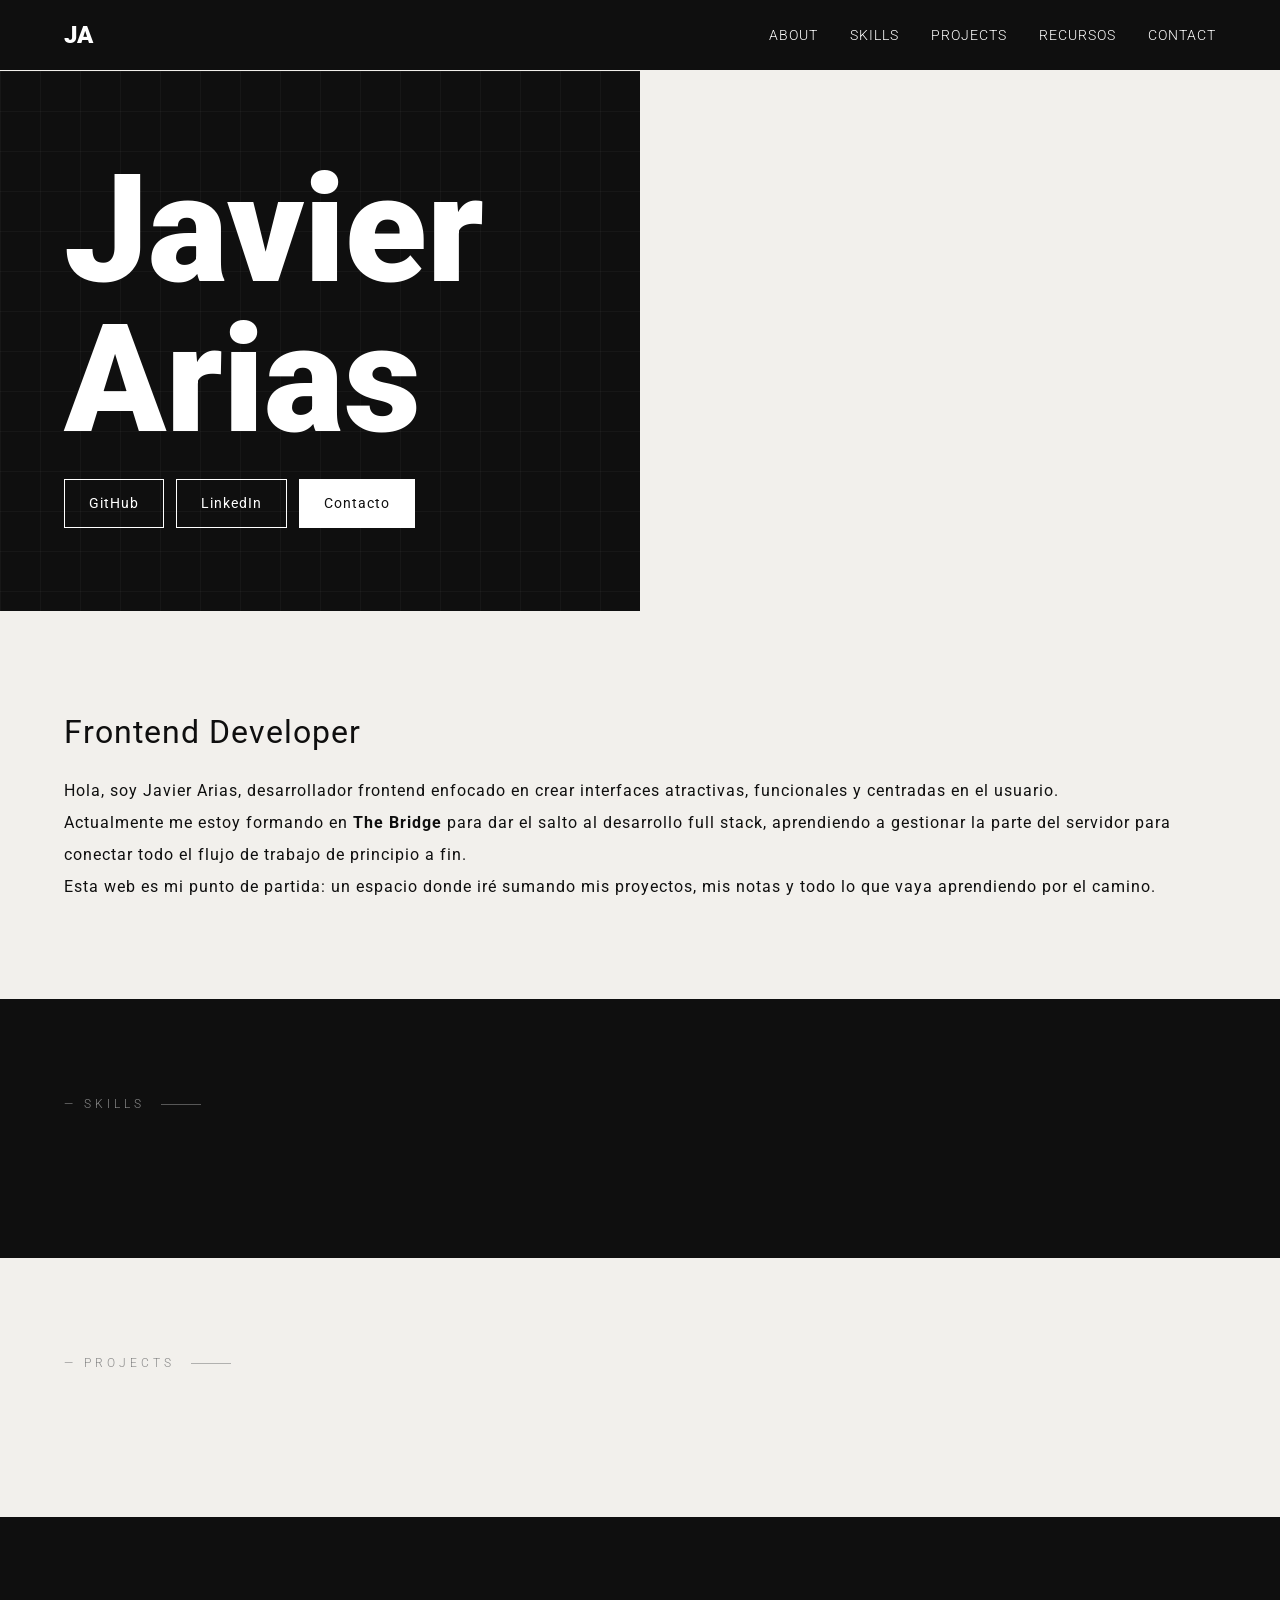
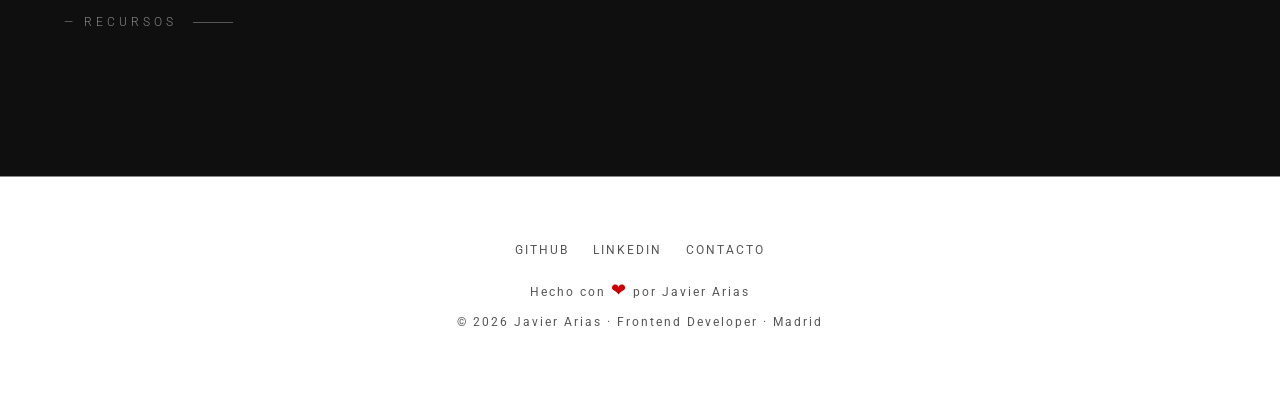
==== index.html @ 92c80f49 "Menú hamburguesa y otros arreglos Feature Sprint-3" ====
<!doctype html>
<html lang="es">
  <head>
    <meta charset="UTF-8" />
    <meta name="viewport" content="width=device-width, initial-scale=1.0" />
    <meta
      name="description"
      content="Portfolio de Javier Arias, desarrollador full stack"
    />
    <link
      rel="icon"
      type="image/png"
      href="https://res.cloudinary.com/z6bhb6c7/image/upload/v1793443373/favicon-32x32.png"
    />
    <link rel="stylesheet" href="./css/reset.css" />
    <link rel="stylesheet" href="./css/styles.css" />
    <title>Portfolio | Javier Arias</title>
      <script src="./js/script.js" defer></script>
  </head>
  <body>
    <header class="header__main">
      <a href="index.html" class="logo">JA</a>
      <nav class="nav__main" id="nav-principal" aria-label="Navegación principal">
        <ul class="nav__links">
          <li class="nav__links--li"><a href="about.html">About</a></li>
          <li class="nav__links--li"><a href="#skills">Skills</a></li>
          <li class="nav__links--li"><a href="#projects">Projects</a></li>
          <li class="nav__links--li"><a href="#recursos">Recursos</a></li>
          <li class="nav__links--li"><a href="contacto.html">Contact</a></li>
        </ul>
      </nav>
      <button
        class="nav__hamburguer"
        type="button"
        aria-label="Abrir menú"
        aria-expanded="false"
        aria-controls="nav-principal"
      >
        <span></span>
        <span></span>
        <span></span>
      </button>
    </header>

    <main>
      <section class="hero">
        <div class="hero__text">
          <h1 class="hero__name"><span>Javier</span> <span>Arias</span></h1>
          <div class="hero__actions">
            <a
              href="https://github.com/ariasimage"
              class="hero__btn"
              target="_blank"
              rel="noopener noreferrer"
              >GitHub</a
            >
            <a
              href="https://www.linkedin.com/in/javier-arias-frontend/"
              class="hero__btn"
              target="_blank"
              rel="noopener noreferrer"
              >LinkedIn</a
            >
            <a href="contacto.html" class="hero__btn hero__btn--solid"
              >Contacto</a
            >
          </div>
        </div>
        <div
          class="hero__image"
          role="img"
          aria-label="Ilustración de Javier Arias"
        ></div>
      </section>
      <section class="hero__content section section--light">
        <div class="section__container">
          <p class="section__role--tag">Frontend Developer</p>
          <p class="section__description">
            Hola, soy Javier Arias, desarrollador frontend enfocado en crear
            interfaces atractivas, funcionales y centradas en el usuario.
          </p>
          <p class="section__description">
            Actualmente me estoy formando en <strong>The Bridge</strong> para
            dar el salto al desarrollo full stack, aprendiendo a gestionar la
            parte del servidor para conectar todo el flujo de trabajo de
            principio a fin.
          </p>
          <p class="section__description">
            Esta web es mi punto de partida: un espacio donde iré sumando mis
            proyectos, mis notas y todo lo que vaya aprendiendo por el camino.
          </p>
        </div>
      </section>
      <section class="section section--dark" id="skills">
        <p class="section__label">— Skills</p>
      </section>

      <section class="section section--light" id="projects">
        <p class="section__label">— Projects</p>
      </section>

      <section class="section section--dark" id="recursos">
        <p class="section__label">— Recursos</p>
      </section>
    </main>

    <footer class="footer">
      <nav class="footer__nav" aria-label="Enlaces del pie de página">
        <a
          href="https://github.com/ariasimage"
          target="_blank"
          rel="noopener noreferrer"
          >GitHub</a
        >
        <a
          href="https://www.linkedin.com/in/javier-arias-frontend/"
          target="_blank"
          rel="noopener noreferrer"
          >LinkedIn</a
        >
        <a href="contacto.html">Contacto</a>
      </nav>
      <p>
        Hecho con <span class="heart" aria-hidden="true">❤</span> por Javier
        Arias
      </p>
      <p>© 2026 Javier Arias · Frontend Developer · Madrid</p>
    </footer>
  </body>
</html>
---- css/styles.css ----
@import url('https://fonts.googleapis.com/css2?family=Roboto:wght@300;400;500;700;900&display=swap');

:root {
  --color-primary: #2c3e50;
  --color-secondary: #555;
  --color-text: #333333;
  --color-white: #fff;
  --color-black: #000;
  --color-light: #f2f0ec;
  --color-dark: #0f0f0f;
  --color-grey: #888;

  --font-weight-light: 300;
  --font-weight-regular: 400;
  --font-weight-medium: 500;
  --font-weight-bold: 700;
  --font-weight-extraBold: 900;

  --font-size-2xs: 0.75rem; /* 12px */
  --font-size-xs: 0.875rem; /* 14px */
  --font-size-sm: 1rem; /* 16px */
  --font-size-md: 1.125rem; /* 18px */
  --font-size-lg: 1.25rem; /* 20px */
  --font-size-xl: 1.5rem; /* 24px */
  --font-size-2xl: 2rem; /* 32px */
  --font-size-3xl: 2.5rem; /* 40px */
  --font-size-4xl: 3rem; /* 48px */
  --font-size-5xl: 3.5rem; /* 56px */

  --space-3xs: 0.125rem; /* 2px */
  --space-2xs: 0.25rem; /* 4px */
  --space-xs: 0.5rem; /* 8px */
  --space-sm: 0.75rem; /* 12px */
  --space-md: 1rem; /* 16px */
  --space-lg: 1.5rem; /* 24px */
  --space-xl: 2rem; /* 32px */
  --space-2xl: 3rem; /* 48px */
  --space-3xl: 4rem; /* 64px */
  --space-4xl: 6rem; /* 96px */
}

body {
  font-family: 'Roboto', sans-serif;
  color: var(--color-text);
  line-height: 1.6;
  display: flex;
  flex-direction: column;
  min-height: 100vh;
}

.logo {
  font-weight: var(--font-weight-extraBold);
  font-size: var(--font-size-xl);
  color: var(--color-white);
  transition: color 0.2s;
}

.logo:hover {
  color: var(--color-grey);
}

.header__main {
  display: flex;
  justify-content: space-between;
  align-items: center;
  position: sticky;
  top: 0;
  background-color: var(--color-dark);
  box-shadow: var(--shadow-md);
  z-index: 1000;
  padding: var(--space-md) var(--space-xl);
  border-bottom: 1px solid var(--color-light);
}

.nav__main {
  display: flex;
  flex-direction: column;
  position: fixed;
  top: 0;
  right: 0;
  width: 280px;
  height: 100vh;
  padding: var(--space-4xl) var(--space-xl) var(--space-xl);
  background-color: var(--color-dark);
  border-left: 1px solid var(--color-grey);
  color: var(--color-white);
  overflow-y: auto;
  transform: translateX(100%);
  visibility: hidden; 
}

.nav__main--open {
  transform: translateX(0);
  visibility: visible;
  opacity: 0.95;
  transition:
    transform 0.3s ease,
    visibility 0.3s;
}

.nav__links {
  display: flex;
  flex-direction: column;
  gap: var(--space-xs);
  letter-spacing: 1px;
  font-size: var(--font-size-xs);
  font-weight: var(--font-weight-light);
  transition: color 0.2s;
  text-transform: uppercase;
}

.nav__links--li {
  transition: color 0.2s linear;
}

.nav__links--li:hover {
  color: var(--color-grey);
}

.nav__links--li a {
  display: block;
  padding: var(--space-sm) 0; 
}

.nav__hamburguer {
  display: flex;
  flex-direction: column;
  justify-content: space-between;
  position: relative; 
  width: 30px;
  height: 20px;
  padding: 0;
  background: none;
  border: 0;
  cursor: pointer;
}

.nav__hamburguer span {
  width: 100%;
  height: var(--space-2xs);
  background-color: var(--color-white);
  transition:
    transform 0.3s ease,
    opacity 0.2s;
}

.nav__hamburguer[aria-expanded="true"] span:nth-child(1) {
  transform: translateY(8px) rotate(45deg);
}

.nav__hamburguer[aria-expanded="true"] span:nth-child(2) {
  opacity: 0;
}

.nav__hamburguer[aria-expanded="true"] span:nth-child(3) {
  transform: translateY(-8px) rotate(-45deg);
}

.hero {
  display: flex;
  flex-direction: column;
  background-color: var(--color-dark);
  background-image:
    linear-gradient(rgba(255, 255, 255, 0.035) 1px, transparent 1px),
    linear-gradient(90deg, rgba(255, 255, 255, 0.035) 1px, transparent 1px);
  background-size: 40px 40px;
  color: var(--color-white);
}

.hero__image {
  order: -1;
  height: 52vh;
  background: var(--color-light)
    url('https://res.cloudinary.com/z6bhb6c7/image/upload/v1793442219/ilustracion-web.jpg')
    no-repeat right bottom / contain;
  background-blend-mode: multiply;
}

.hero__text {
  display: flex;
  flex-direction: column;
  gap: var(--space-lg);
  padding: var(--space-xl);
}

.hero__name {
  font-size: var(--font-size-4xl);
  font-weight: var(--font-weight-extraBold);
  line-height: 1;
  animation: hero-fade-up 1s ease;
}

.hero__actions {
  display: flex;
  flex-wrap: wrap;
  gap: var(--space-sm);
}

.hero__btn {
  padding: var(--space-sm) var(--space-md);
  border: 1px solid var(--color-white);
  font-size: var(--font-size-xs);
  letter-spacing: 1px;
  color: var(--color-white);
  transition:
    background-color 0.25s,
    color 0.25s;
  animation: hero-fade-up 1s ease;
}

.hero__btn--solid {
  background-color: var(--color-white);
  color: var(--color-dark);
}

.hero__btn:hover,
.hero__btn:focus-visible {
  background-color: var(--color-white);
  color: var(--color-dark);
}

.hero__btn--solid:hover,
.hero__btn--solid:focus-visible {
  background-color: transparent;
  color: var(--color-white);
}

.hero__btn:focus-visible {
  outline: 2px solid var(--color-white);
  outline-offset: 3px;
}

@keyframes hero-fade-up {
  from {
    opacity: 0;
    transform: translateY(30px);
  }
  to {
    opacity: 1;
    transform: none;
  }
}

.section {
  padding: var(--space-3xl) var(--space-xl);
}

.section--light {
  background-color: var(--color-light);
  color: var(--color-text);
}

.section--dark {
  background-color: var(--color-dark);
  color: var(--color-white);
}

.section__label {
  display: flex;
  align-items: center;
  gap: var(--space-md);
  margin-bottom: var(--space-2xl);
  font-size: var(--font-size-2xs);
  font-weight: var(--font-weight-light);
  letter-spacing: 4px;
  text-transform: uppercase;
  color: var(--color-grey);
}

.section__label::after {
  content: '';
  width: 40px;
  height: 1px;
  background-color: currentColor;
  opacity: 0.6;
}

.section__container {
  max-width: 1200px;
  margin: 0 auto;
}

.section__role--tag {
  font-size: var(--font-size-xl);
  color: var(--color-dark);
  letter-spacing: 1px;
  padding-bottom: var(--space-md);
}

.section__description {
  line-height: 2;
  letter-spacing: 1px;
  color: var(--color-dark);
}

.footer {
  display: flex;
  flex-direction: column;
  align-items: center;
  gap: var(--space-xs);
  margin-top: auto;
  padding: var(--space-3xl) var(--space-xl);
  background-color: var(--color-white);
  border-top: 1px solid var(--color-grey);
  color: var(--color-secondary);
  font-size: var(--font-size-2xs);
  letter-spacing: 2px;
  text-align: center;
}

.footer__nav {
  display: flex;
  justify-content: center;
  flex-wrap: wrap;
  gap: var(--space-lg);
  margin-bottom: var(--space-xs);
}

.footer__nav a {
  color: var(--color-secondary);
  font-weight: var(--font-weight-regular);
  text-transform: uppercase;
  transition: color 0.2s;
}

.footer__nav a:hover,
.footer__nav a:focus-visible {
  color: var(--color-dark);
}

.heart {
  display: inline-block;
  color: #cc0000;
  font-size: var(--font-size-md);
  animation: heartbeat 1.5s infinite;
}

@keyframes heartbeat {
  0% {
    transform: scale(1);
  }
  14% {
    transform: scale(1.3);
  }
  28% {
    transform: scale(1);
  }
  42% {
    transform: scale(1.2);
  }
  70% {
    transform: scale(1);
  }
  100% {
    transform: scale(1);
  }
}

.main--grow {
  display: flex;
  flex: 1;
}

.contact {
  display: flex;
  flex: 1;
  justify-content: center;
  padding: var(--space-3xl) var(--space-xl);
  background-color: var(--color-light);
}

.contact__container {
  display: flex;
  flex-direction: column;
  gap: var(--space-lg);
  width: 100%;
  max-width: 760px;
}

.contact__tag {
  margin-bottom: 0;
  color: var(--color-secondary);
}

.contact__title {
  font-size: var(--font-size-4xl);
  font-weight: var(--font-weight-extraBold);
  line-height: 1;
  color: var(--color-dark);
}

.contact__intro {
  max-width: 560px;
  margin-bottom: var(--space-lg);
  line-height: 2;
  letter-spacing: 1px;
  color: var(--color-dark);
}

.contact__form {
  display: flex;
  flex-direction: column;
  gap: var(--space-lg);
}

.contact__row {
  display: flex;
  flex-direction: column;
  gap: var(--space-lg);
}

.contact__field {
  display: flex;
  flex-direction: column;
  flex: 1;
  gap: var(--space-xs);
}

.contact__label {
  font-size: var(--font-size-2xs);
  letter-spacing: 3px;
  text-transform: uppercase;
  color: var(--color-secondary);
}

.contact__input {
  width: 100%;
  padding: var(--space-sm) var(--space-md);
  border: 1px solid var(--color-dark);
  background-color: var(--color-white);
  font: inherit;
  font-size: var(--font-size-sm);
  color: var(--color-dark);
}

.contact__input::placeholder {
  color: var(--color-secondary);
  opacity: .5;
}

.contact__input:focus-visible {
  outline: 2px solid var(--color-dark);
  outline-offset: 3px;
}

.contact__textarea {
  resize: vertical;
  min-height: 160px;
}

.contact__submit {
  align-self: flex-start;
  padding: var(--space-md) var(--space-2xl);
  border: 1px solid var(--color-dark);
  background-color: var(--color-dark);
  font: inherit;
  font-size: var(--font-size-xs);
  letter-spacing: 2px;
  text-transform: uppercase;
  color: var(--color-white);
  cursor: pointer;
  transition:
    background-color 0.25s,
    color 0.25s;
}

.contact__submit:hover,
.contact__submit:focus-visible {
  background-color: transparent;
  color: var(--color-dark);
}

.contact__submit:focus-visible {
  outline: 2px solid var(--color-dark);
  outline-offset: 3px;
}

.about__intro {
  background-image:
    linear-gradient(rgba(255, 255, 255, 0.035) 1px, transparent 1px),
    linear-gradient(90deg, rgba(255, 255, 255, 0.035) 1px, transparent 1px);
  background-size: 40px 40px;
}

.about__container {
  display: flex;
  flex-direction: column;
  gap: var(--space-xl);
}

.about__container .section__label {
  margin-bottom: 0;
}

.about__header {
  display: flex;
  flex-direction: column;
  gap: var(--space-md);
}

.about__title {
  font-size: var(--font-size-4xl);
  font-weight: var(--font-weight-extraBold);
  line-height: 1;
}

.about__subtitle {
  letter-spacing: 1px;
  color: var(--color-grey);
}

.about__profile {
  display: flex;
  flex-direction: column;
  align-items: center;
  gap: var(--space-2xl);
  padding-top: var(--space-xl);
}

.about__text {
  display: flex;
  flex-direction: column;
  gap: var(--space-md);
}

.about__name {
  font-size: var(--font-size-2xl);
  font-weight: var(--font-weight-extraBold);
  line-height: 1.1;
}

.about__role {
  font-size: var(--font-size-xl);
  letter-spacing: 1px;
}

.about__bio {
  line-height: 2;
  letter-spacing: 1px;
}

.polaroid {
  display: flex;
  flex-direction: column;
  flex: 0 0 auto;
  width: 100%;
  max-width: 320px;
  padding: var(--space-md) var(--space-md) var(--space-sm);
  background-color: var(--color-white);
  box-shadow: 0 12px 30px color-mix(in srgb, var(--color-black) 45%, transparent);
  transform: rotate(-3deg);
  transition: transform 0.3s ease;
}

.polaroid:hover {
  transform: rotate(0deg);
}

.polaroid__img {
  width: 100%;
  aspect-ratio: 1 / 1;
  object-fit: cover;
  background-color: var(--color-light);
}

.polaroid__caption {
  padding: var(--space-lg) 0 var(--space-md);
  text-align: center;
  font-size: var(--font-size-lg);
  font-weight: var(--font-weight-light);
  letter-spacing: 2px;
  color: var(--color-dark);
}

.about__heading {
  font-size: var(--font-size-2xl);
  font-weight: var(--font-weight-extraBold);
  line-height: 1;
}

.section--light .about__heading {
  color: var(--color-dark);
}

.about__list {
  display: flex;
  flex-direction: column;
}

.about__item {
  display: flex;
  flex-direction: column;
  gap: var(--space-xs);
  padding: var(--space-lg) 0;
  border-top: 1px solid var(--color-grey);
}

.about__date {
  font-size: var(--font-size-2xs);
  letter-spacing: 3px;
  text-transform: uppercase;
  color: var(--color-grey);
}

.section--light .about__date {
  color: var(--color-secondary);
}

.about__body {
  display: flex;
  flex-direction: column;
  flex: 1;
  gap: var(--space-xs);
}

.about__item-title {
  font-size: var(--font-size-md);
  font-weight: var(--font-weight-bold);
}

.about__tasks {
  display: flex;
  flex-direction: column;
  gap: var(--space-2xs);
  padding-left: var(--space-md);
  list-style: disc;
  letter-spacing: 0.5px;
}

.about__cards {
  display: flex;
  flex-direction: column;
  gap: var(--space-md);
}

.about__card {
  display: flex;
  flex-direction: column;
  gap: var(--space-xs);
  padding: var(--space-lg) 0;
  border-top: 1px solid var(--color-dark);
  color: var(--color-dark);
}

.about__card-num {
  font-size: var(--font-size-2xs);
  letter-spacing: 3px;
  color: var(--color-secondary);
}

@media (min-width: 768px) {
  .nav__hamburguer {
    display: none;
  }

  .nav__main {
    flex-direction: row;
    position: static;
    width: auto;
    height: auto;
    padding: 0;
    background-color: transparent;
    border-left: 0;
    overflow: visible;
    transform: none;
    visibility: visible;
  }

  .nav__links {
    flex-direction: row;
    gap: var(--space-xl);
  }

  .nav__links--li a {
    padding: 0;
  }

  .section {
    padding: var(--space-4xl) var(--space-3xl);
  }

  .header__main {
    padding: var(--space-md) var(--space-3xl);
  }

  .section__role--tag {
    font-size: var(--font-size-2xl);
  }

  .contact {
    padding: var(--space-4xl) var(--space-3xl);
  }

  .contact__title {
    font-size: 4.5rem;
  }

  .contact__row {
    flex-direction: row;
  }

    .about__title {
    font-size: 4.5rem;
  }

  .about__profile {
    flex-direction: row;
    gap: var(--space-3xl);
  }

  .about__text {
    flex: 1;
  }

  .about__item {
    flex-direction: row;
    gap: var(--space-3xl);
  }

  .about__date {
    flex: 0 0 220px;
    padding-top: var(--space-2xs);
  }

  .about__cards {
    flex-direction: row;
    flex-wrap: wrap;
    gap: var(--space-lg);
  }

  .about__card {
    flex: 1 1 50%;
  }
}

@media (min-width: 1240px) {
  .hero {
    flex-direction: row;
    height: 60vh;
    min-height: 480px;
  }

  .hero__text {
    flex: 0 0 50%;
    justify-content: center;
    padding:var(--space-3xl);
  }

  .hero__image {
    order: 0;
    flex: 1;
    height: auto;
  }

  .hero__name {
    font-size: 150px;
  }

  .hero__name span {
    display: block;
  }

  .hero__btn {
    padding: var(--space-sm) var(--space-lg);
  }
}
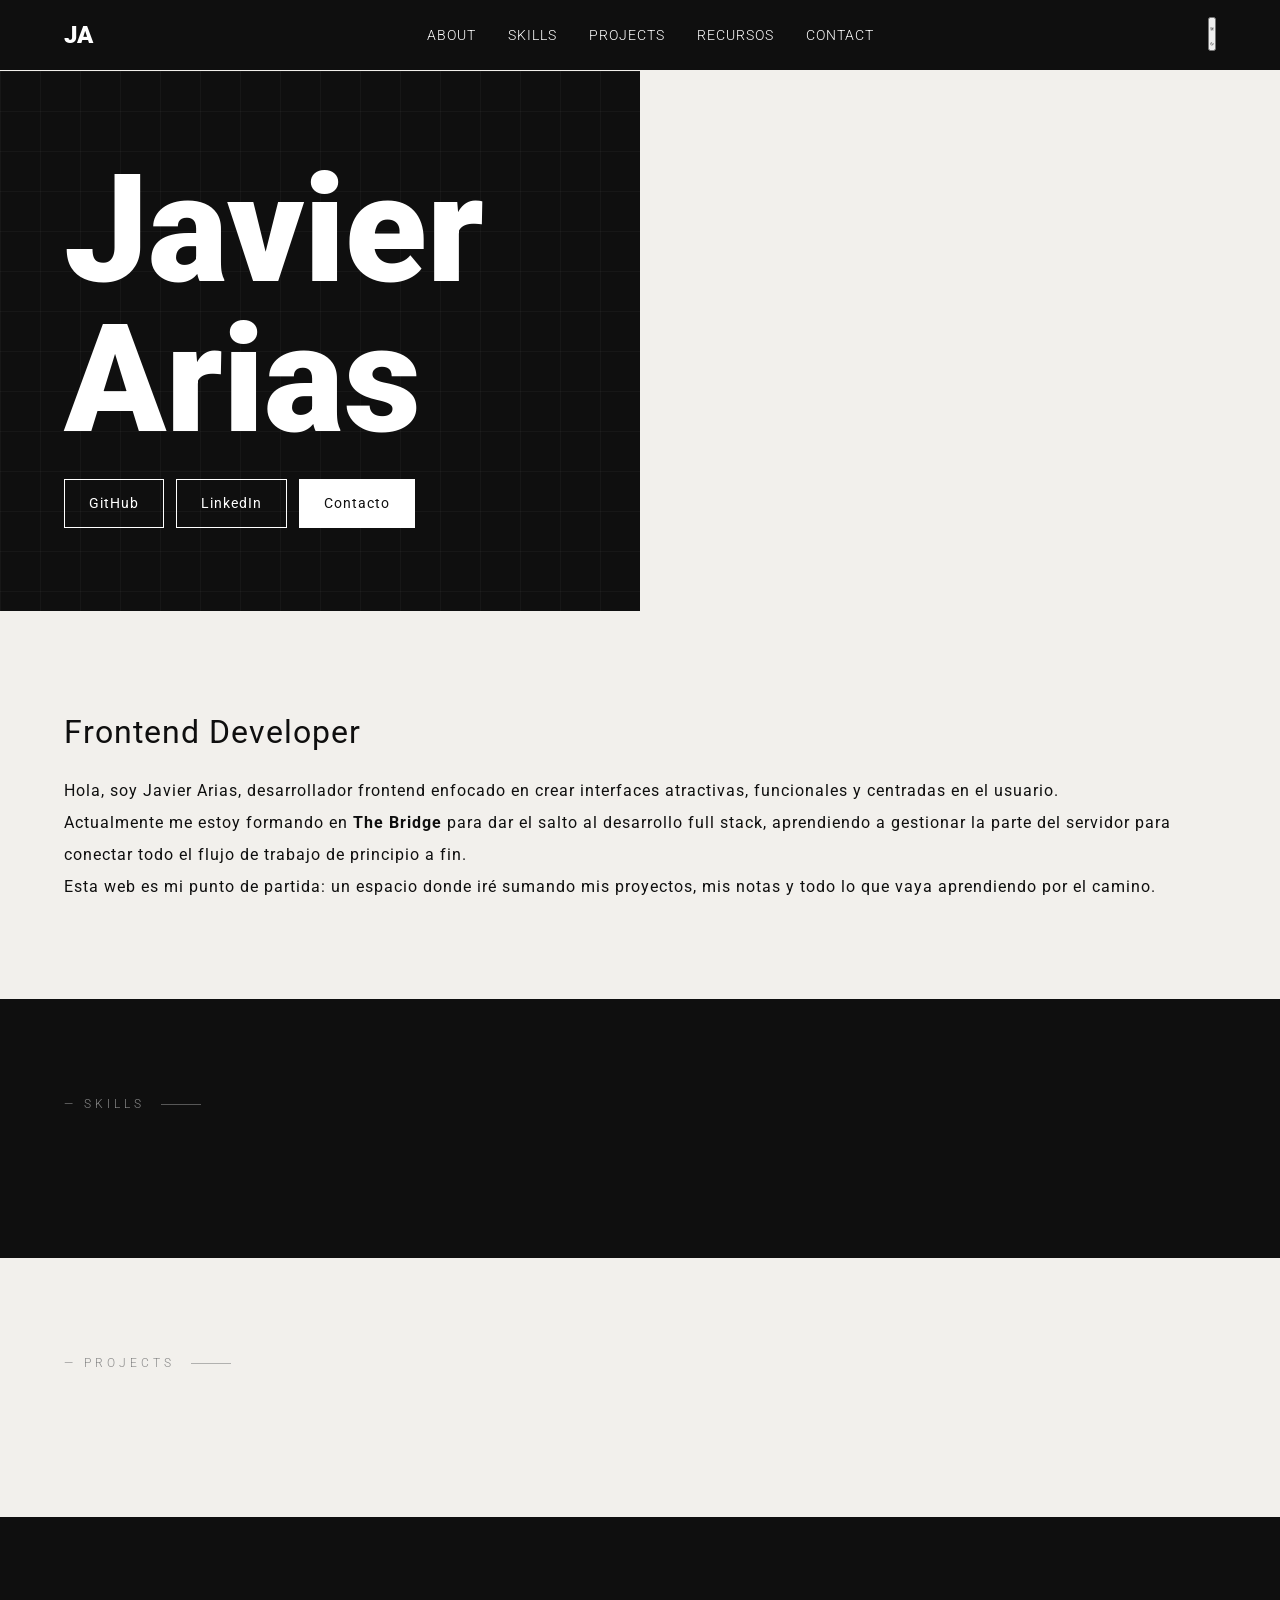
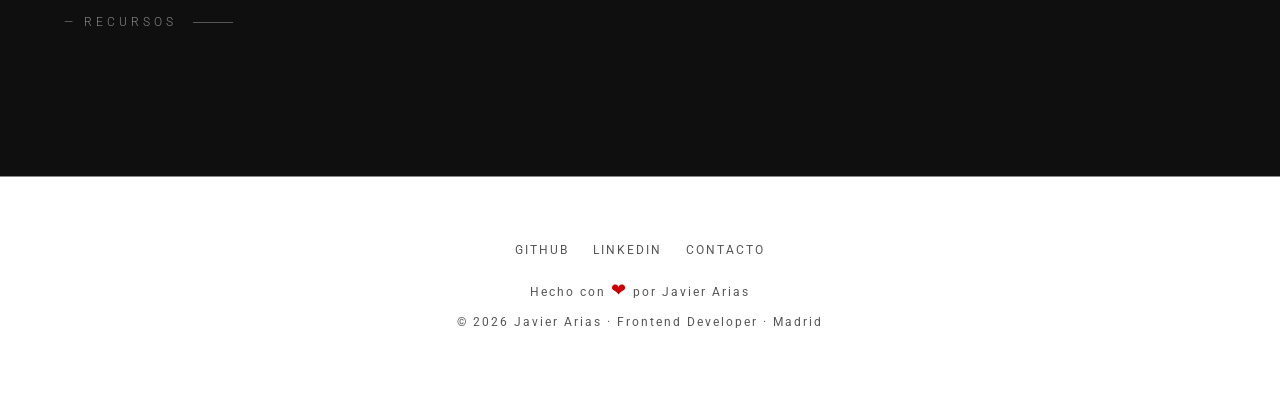
==== commit bb3c31b2: "Fature Sprint-4" ====
--- a/index.html
+++ b/index.html
@@ -15,32 +15,9 @@
     <link rel="stylesheet" href="./css/reset.css" />
     <link rel="stylesheet" href="./css/styles.css" />
     <title>Portfolio | Javier Arias</title>
-      <script src="./js/script.js" defer></script>
   </head>
   <body>
-    <header class="header__main">
-      <a href="index.html" class="logo">JA</a>
-      <nav class="nav__main" id="nav-principal" aria-label="Navegación principal">
-        <ul class="nav__links">
-          <li class="nav__links--li"><a href="about.html">About</a></li>
-          <li class="nav__links--li"><a href="#skills">Skills</a></li>
-          <li class="nav__links--li"><a href="#projects">Projects</a></li>
-          <li class="nav__links--li"><a href="#recursos">Recursos</a></li>
-          <li class="nav__links--li"><a href="contacto.html">Contact</a></li>
-        </ul>
-      </nav>
-      <button
-        class="nav__hamburguer"
-        type="button"
-        aria-label="Abrir menú"
-        aria-expanded="false"
-        aria-controls="nav-principal"
-      >
-        <span></span>
-        <span></span>
-        <span></span>
-      </button>
-    </header>
+    <header class="header__main"></header>
 
     <main>
       <section class="hero">
@@ -104,27 +81,7 @@
       </section>
     </main>
 
-    <footer class="footer">
-      <nav class="footer__nav" aria-label="Enlaces del pie de página">
-        <a
-          href="https://github.com/ariasimage"
-          target="_blank"
-          rel="noopener noreferrer"
-          >GitHub</a
-        >
-        <a
-          href="https://www.linkedin.com/in/javier-arias-frontend/"
-          target="_blank"
-          rel="noopener noreferrer"
-          >LinkedIn</a
-        >
-        <a href="contacto.html">Contacto</a>
-      </nav>
-      <p>
-        Hecho con <span class="heart" aria-hidden="true">❤</span> por Javier
-        Arias
-      </p>
-      <p>© 2026 Javier Arias · Frontend Developer · Madrid</p>
-    </footer>
+    <footer class="footer"></footer>
+    <script type="module" src="./js/main.js"></script>
   </body>
 </html>
--- a/css/styles.css
+++ b/css/styles.css
@@ -86,16 +86,23 @@
   color: var(--color-white);
   overflow-y: auto;
   transform: translateX(100%);
-  visibility: hidden; 
-}
-
-.nav__main--open {
+  visibility: hidden;
+}
+
+.nav__main.active {
   transform: translateX(0);
   visibility: visible;
   opacity: 0.95;
+  justify-content: center;
+  text-align: center;
+  padding: var(--space-xl) var(--space-xl);
   transition:
     transform 0.3s ease,
     visibility 0.3s;
+}
+
+.nav__main.active .nav__links--li {
+  border-bottom: 1px solid #8888888c;
 }
 
 .nav__links {
@@ -119,14 +126,14 @@
 
 .nav__links--li a {
   display: block;
-  padding: var(--space-sm) 0; 
+  padding: var(--space-sm) 0;
 }
 
 .nav__hamburguer {
   display: flex;
   flex-direction: column;
   justify-content: space-between;
-  position: relative; 
+  position: relative;
   width: 30px;
   height: 20px;
   padding: 0;
@@ -144,15 +151,15 @@
     opacity 0.2s;
 }
 
-.nav__hamburguer[aria-expanded="true"] span:nth-child(1) {
+.nav__hamburguer.active span:nth-child(1) {
   transform: translateY(8px) rotate(45deg);
 }
 
-.nav__hamburguer[aria-expanded="true"] span:nth-child(2) {
+.nav__hamburguer.active span:nth-child(2) {
   opacity: 0;
 }
 
-.nav__hamburguer[aria-expanded="true"] span:nth-child(3) {
+.nav__hamburguer.active span:nth-child(3) {
   transform: translateY(-8px) rotate(-45deg);
 }
 
@@ -435,7 +442,7 @@
 
 .contact__input::placeholder {
   color: var(--color-secondary);
-  opacity: .5;
+  opacity: 0.5;
 }
 
 .contact__input:focus-visible {
@@ -547,7 +554,8 @@
   max-width: 320px;
   padding: var(--space-md) var(--space-md) var(--space-sm);
   background-color: var(--color-white);
-  box-shadow: 0 12px 30px color-mix(in srgb, var(--color-black) 45%, transparent);
+  box-shadow: 0 12px 30px
+    color-mix(in srgb, var(--color-black) 45%, transparent);
   transform: rotate(-3deg);
   transition: transform 0.3s ease;
 }
@@ -675,6 +683,10 @@
     padding: 0;
   }
 
+  .nav__main.active .nav__links--li {
+    border-bottom: 0;
+  }
+
   .section {
     padding: var(--space-4xl) var(--space-3xl);
   }
@@ -699,7 +711,7 @@
     flex-direction: row;
   }
 
-    .about__title {
+  .about__title {
     font-size: 4.5rem;
   }
 
@@ -743,7 +755,7 @@
   .hero__text {
     flex: 0 0 50%;
     justify-content: center;
-    padding:var(--space-3xl);
+    padding: var(--space-3xl);
   }
 
   .hero__image {
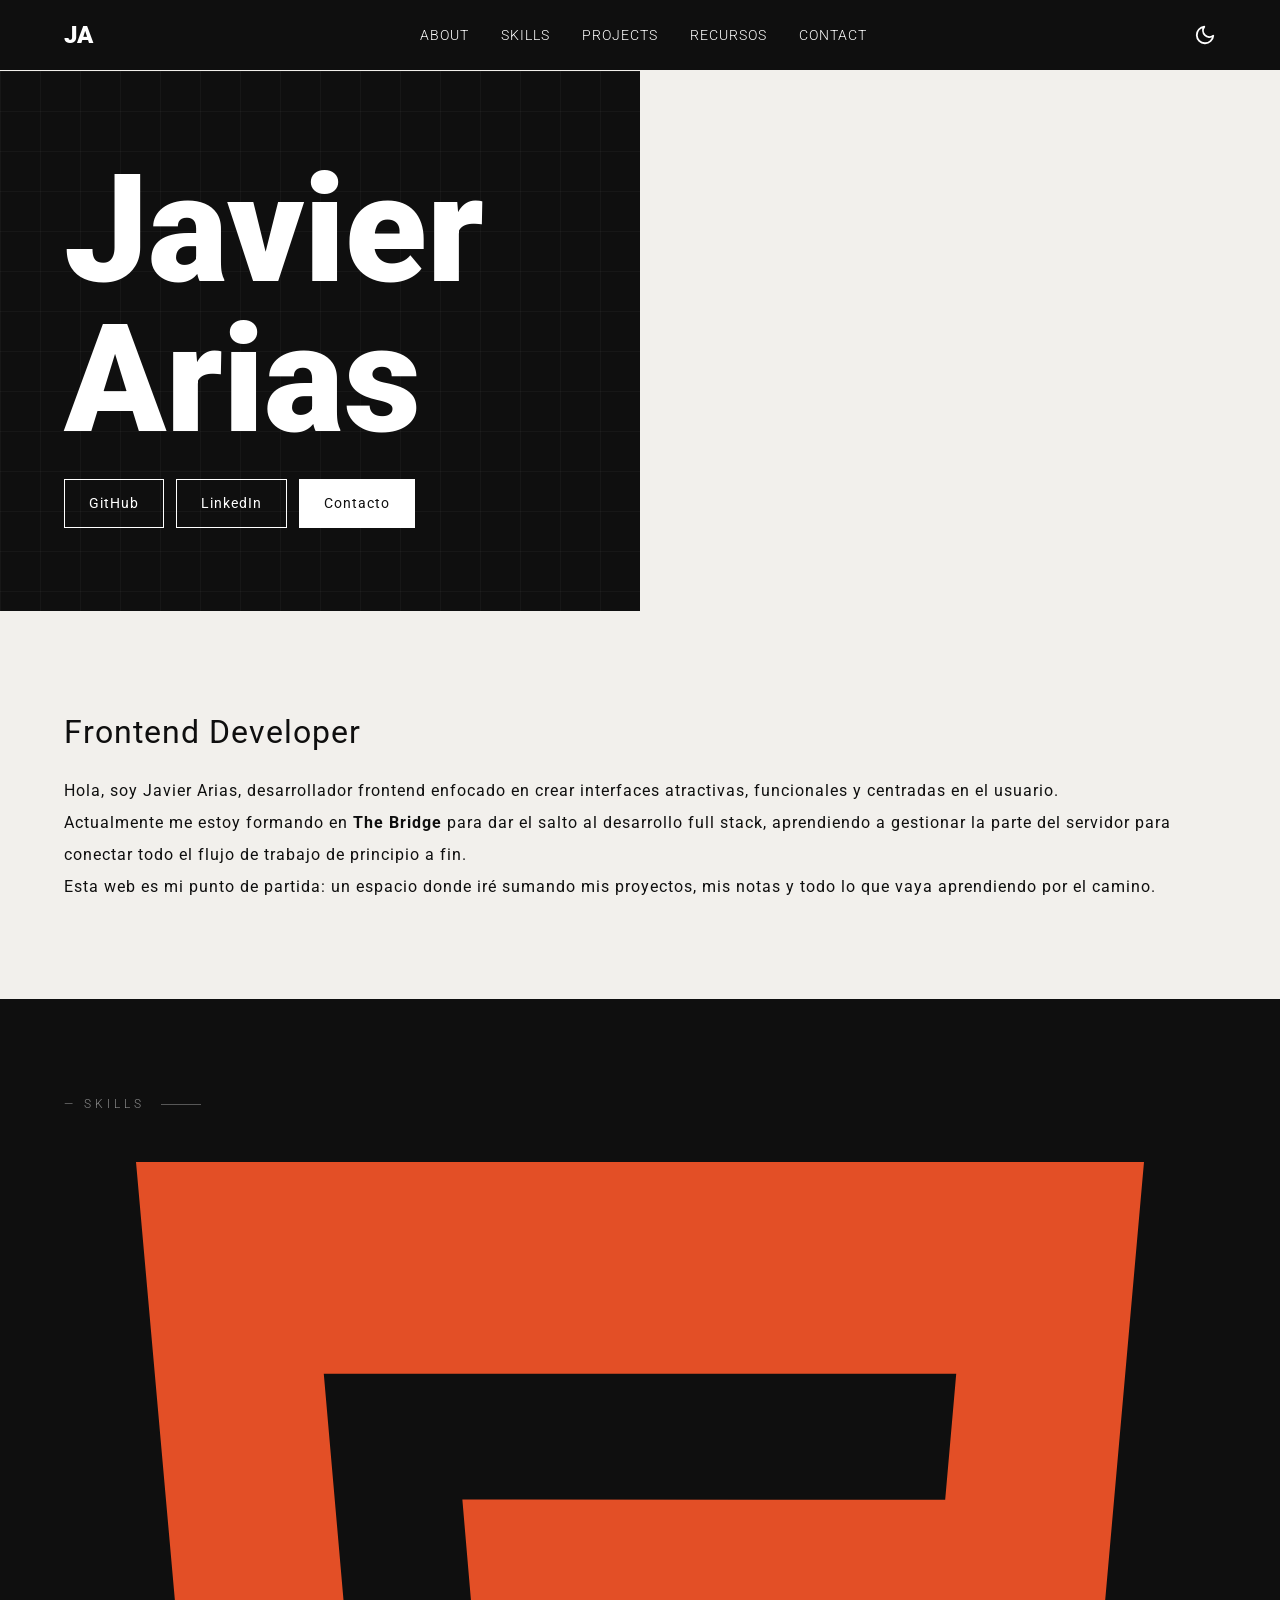
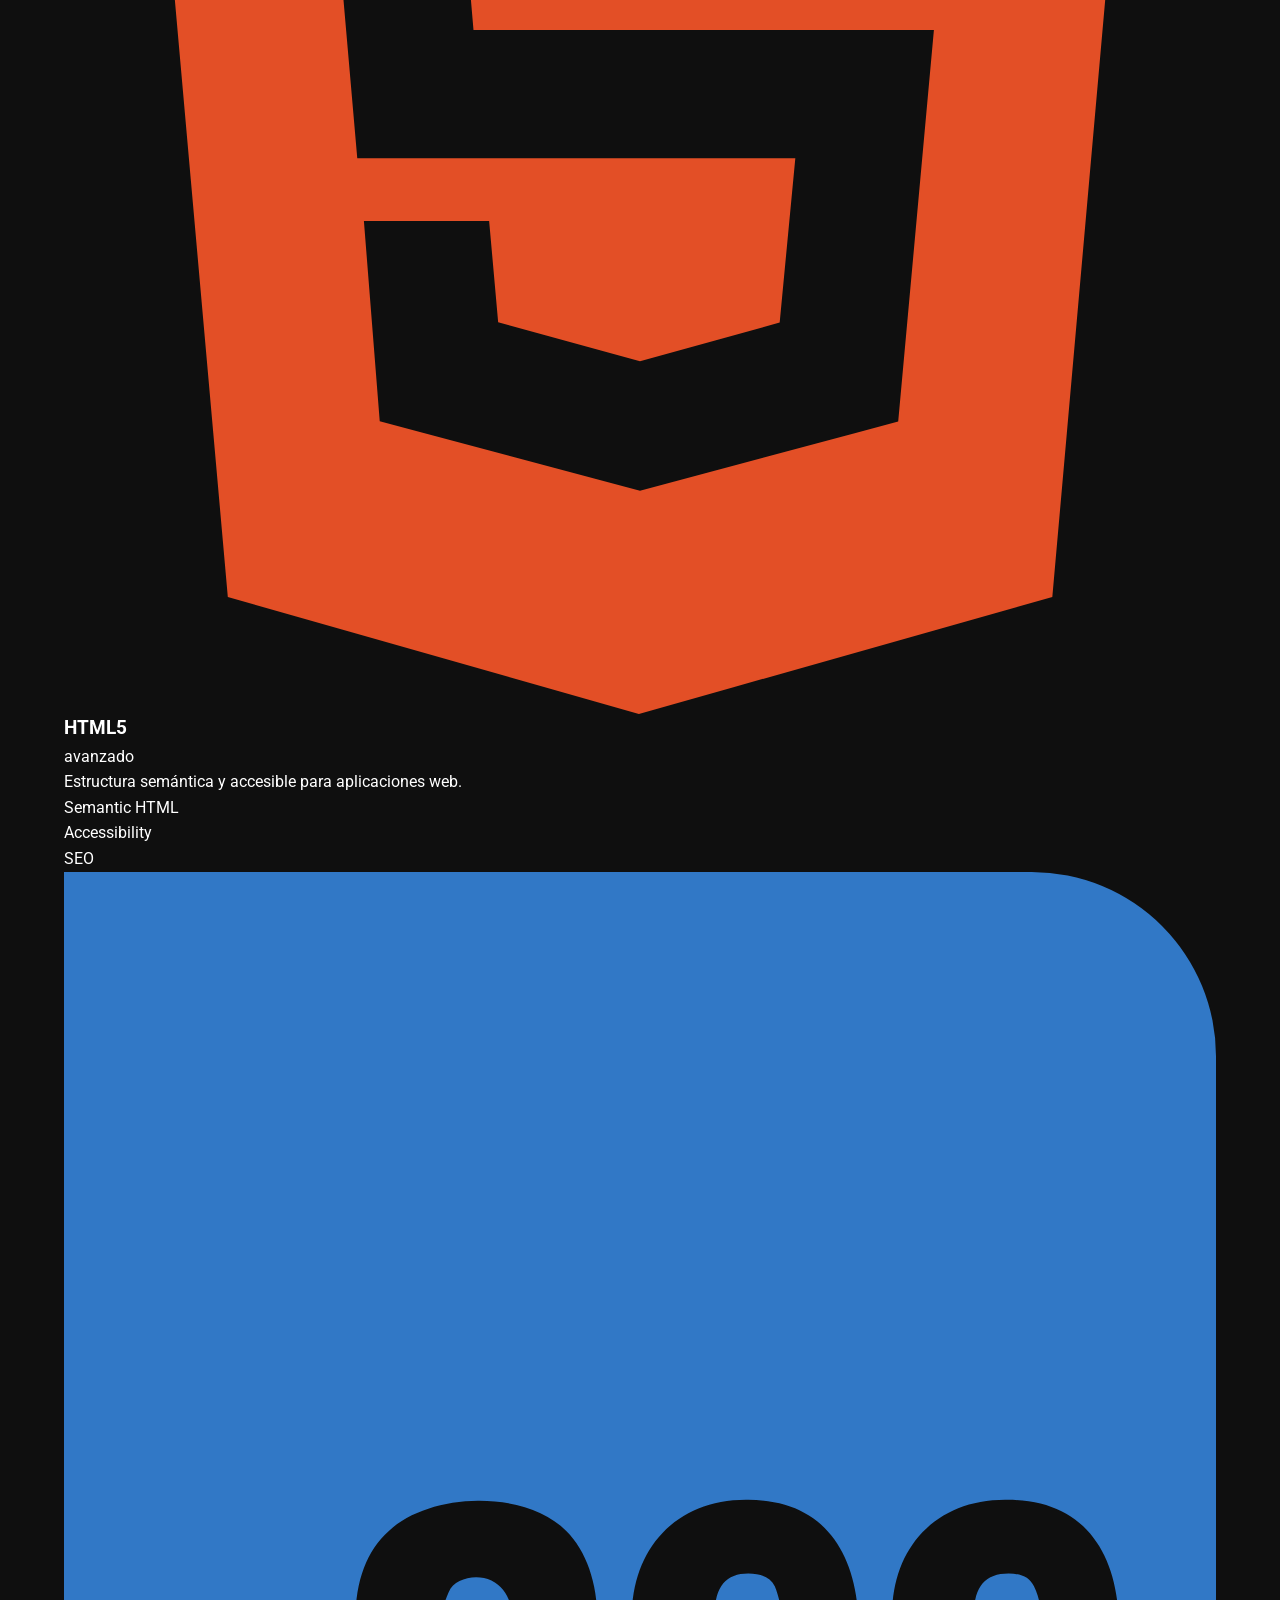
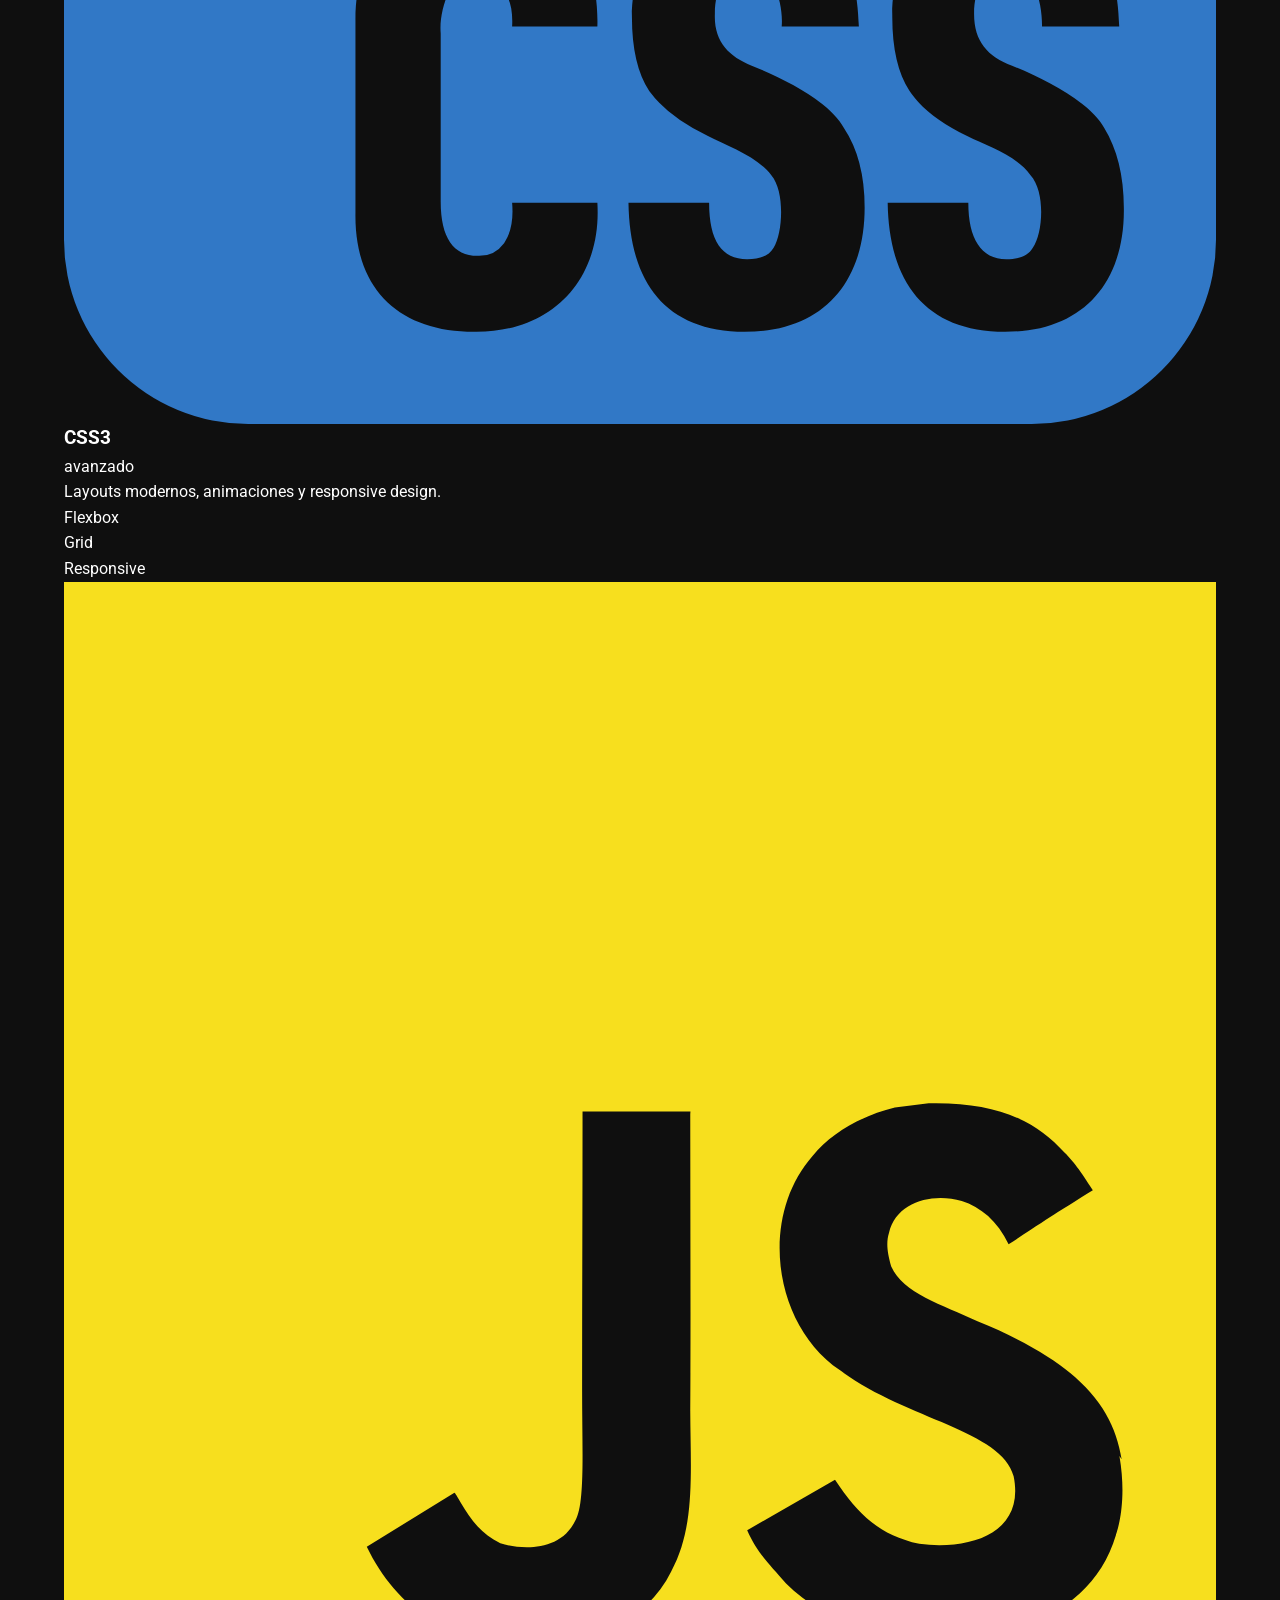
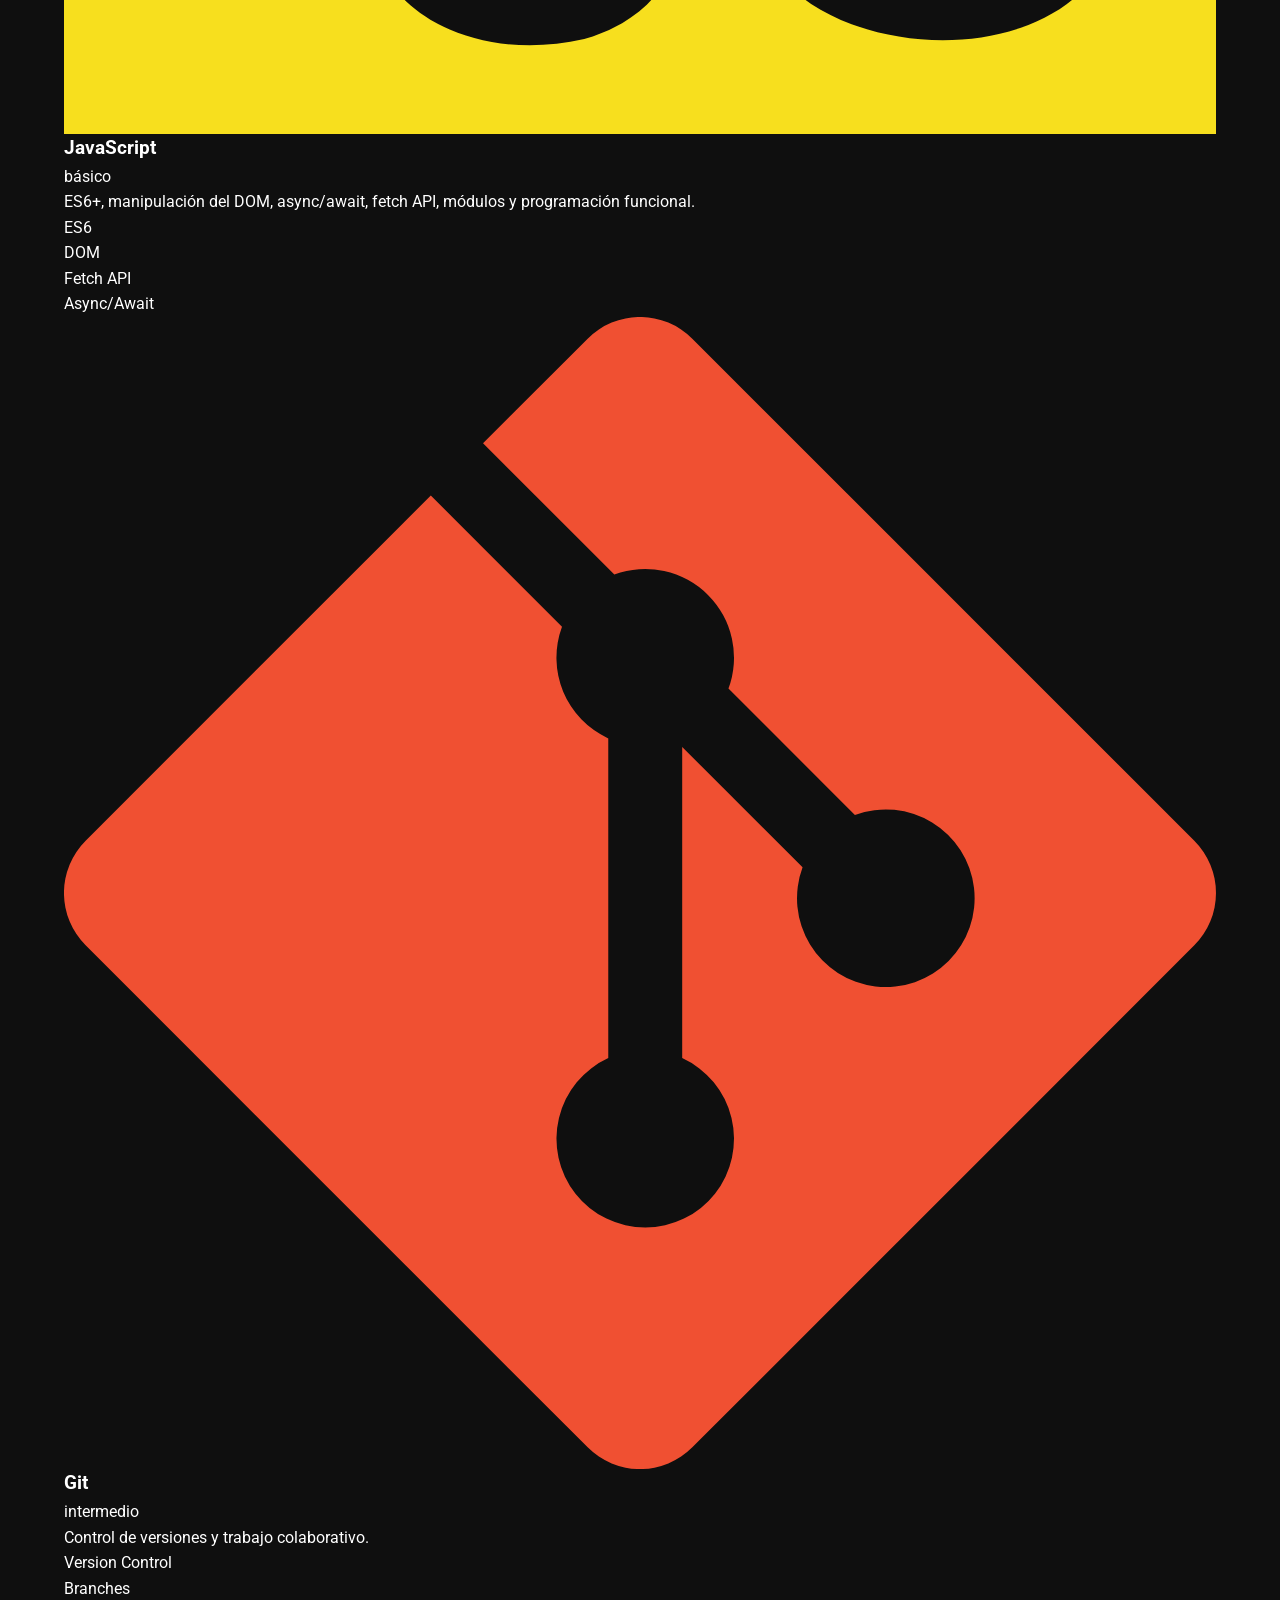
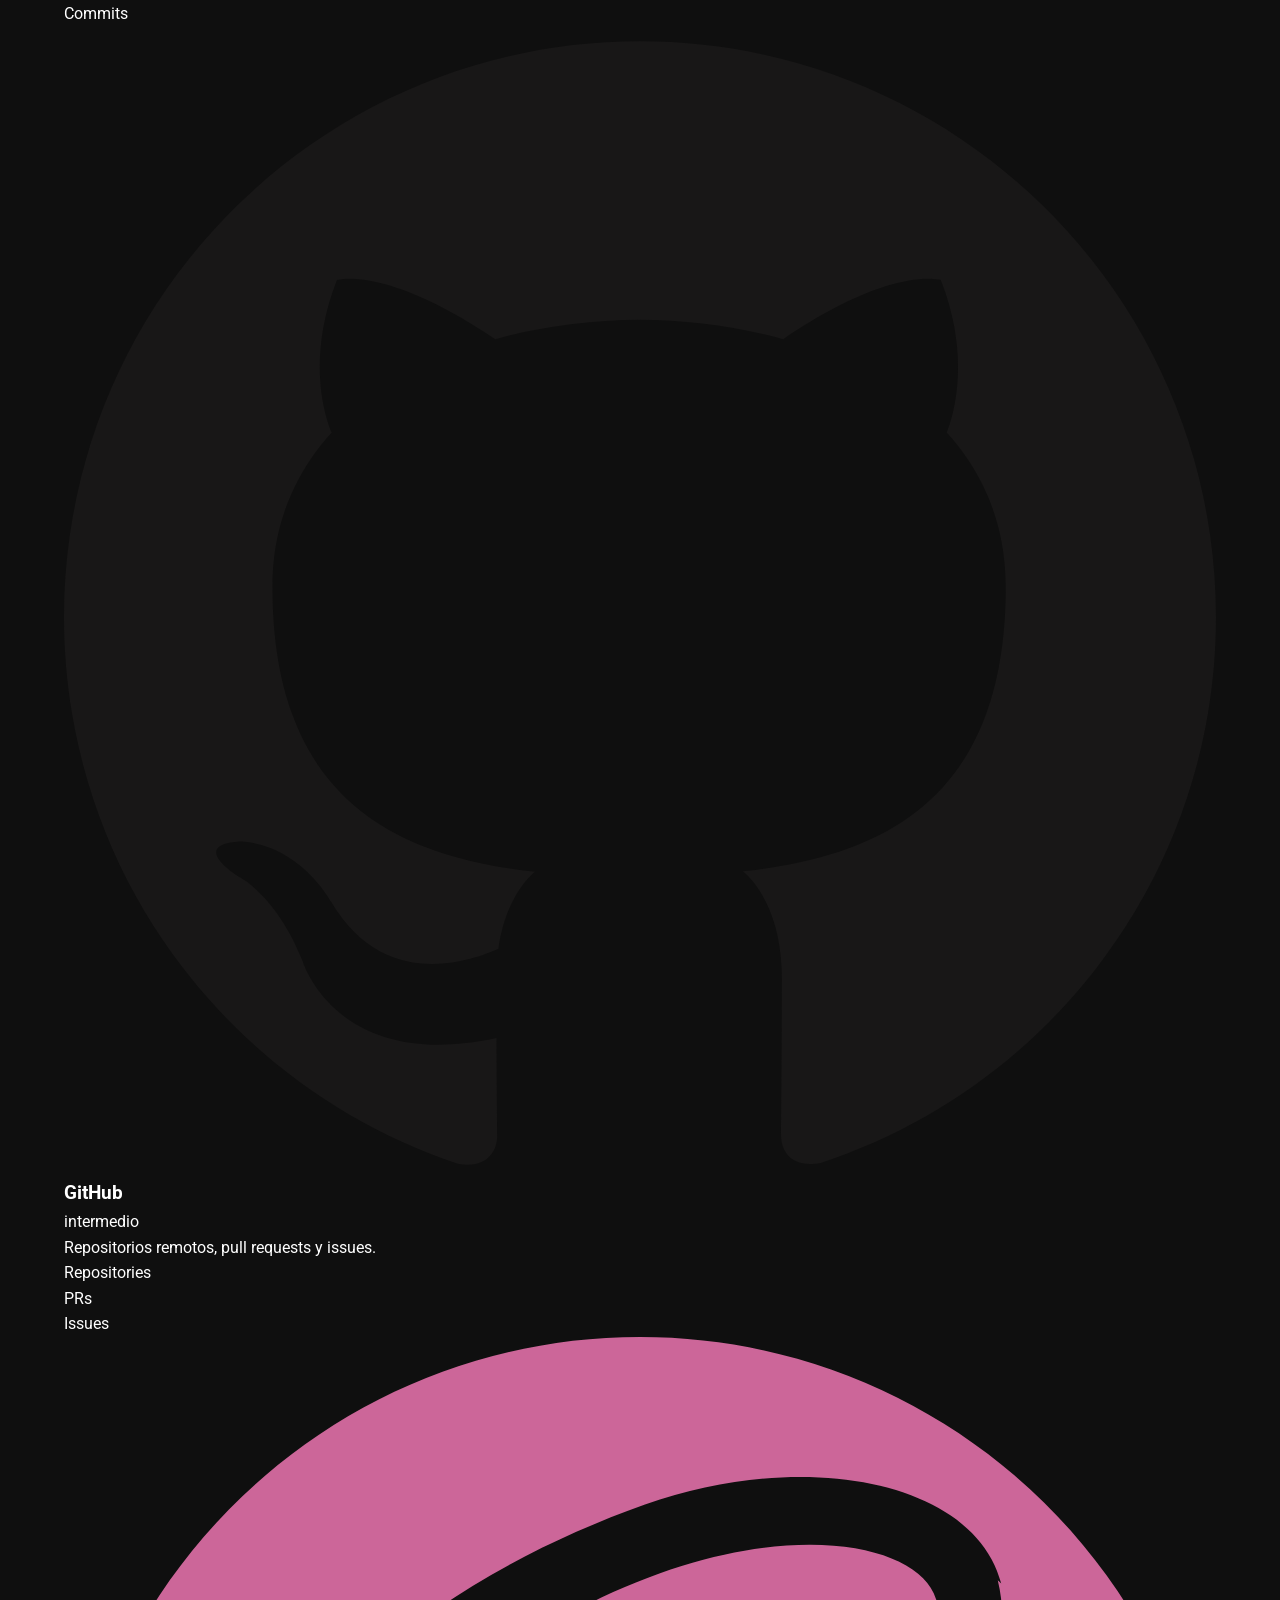
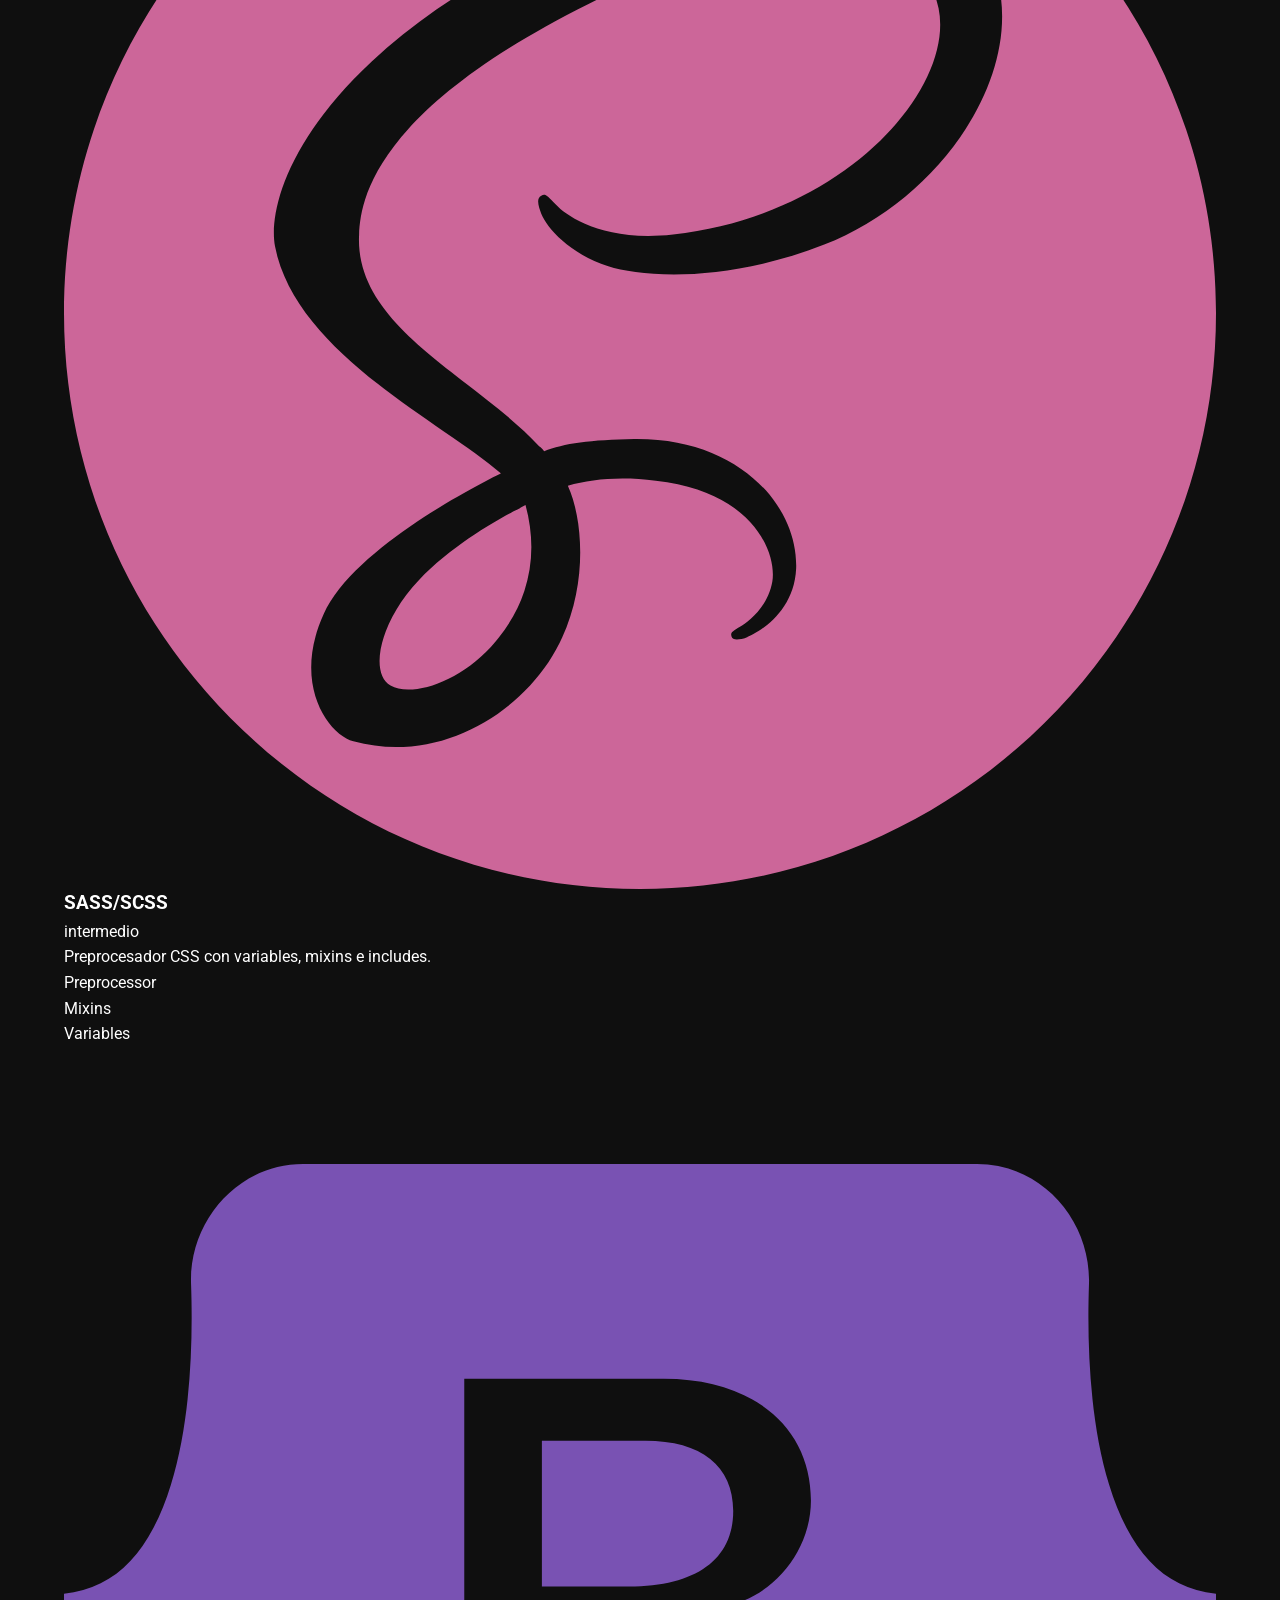
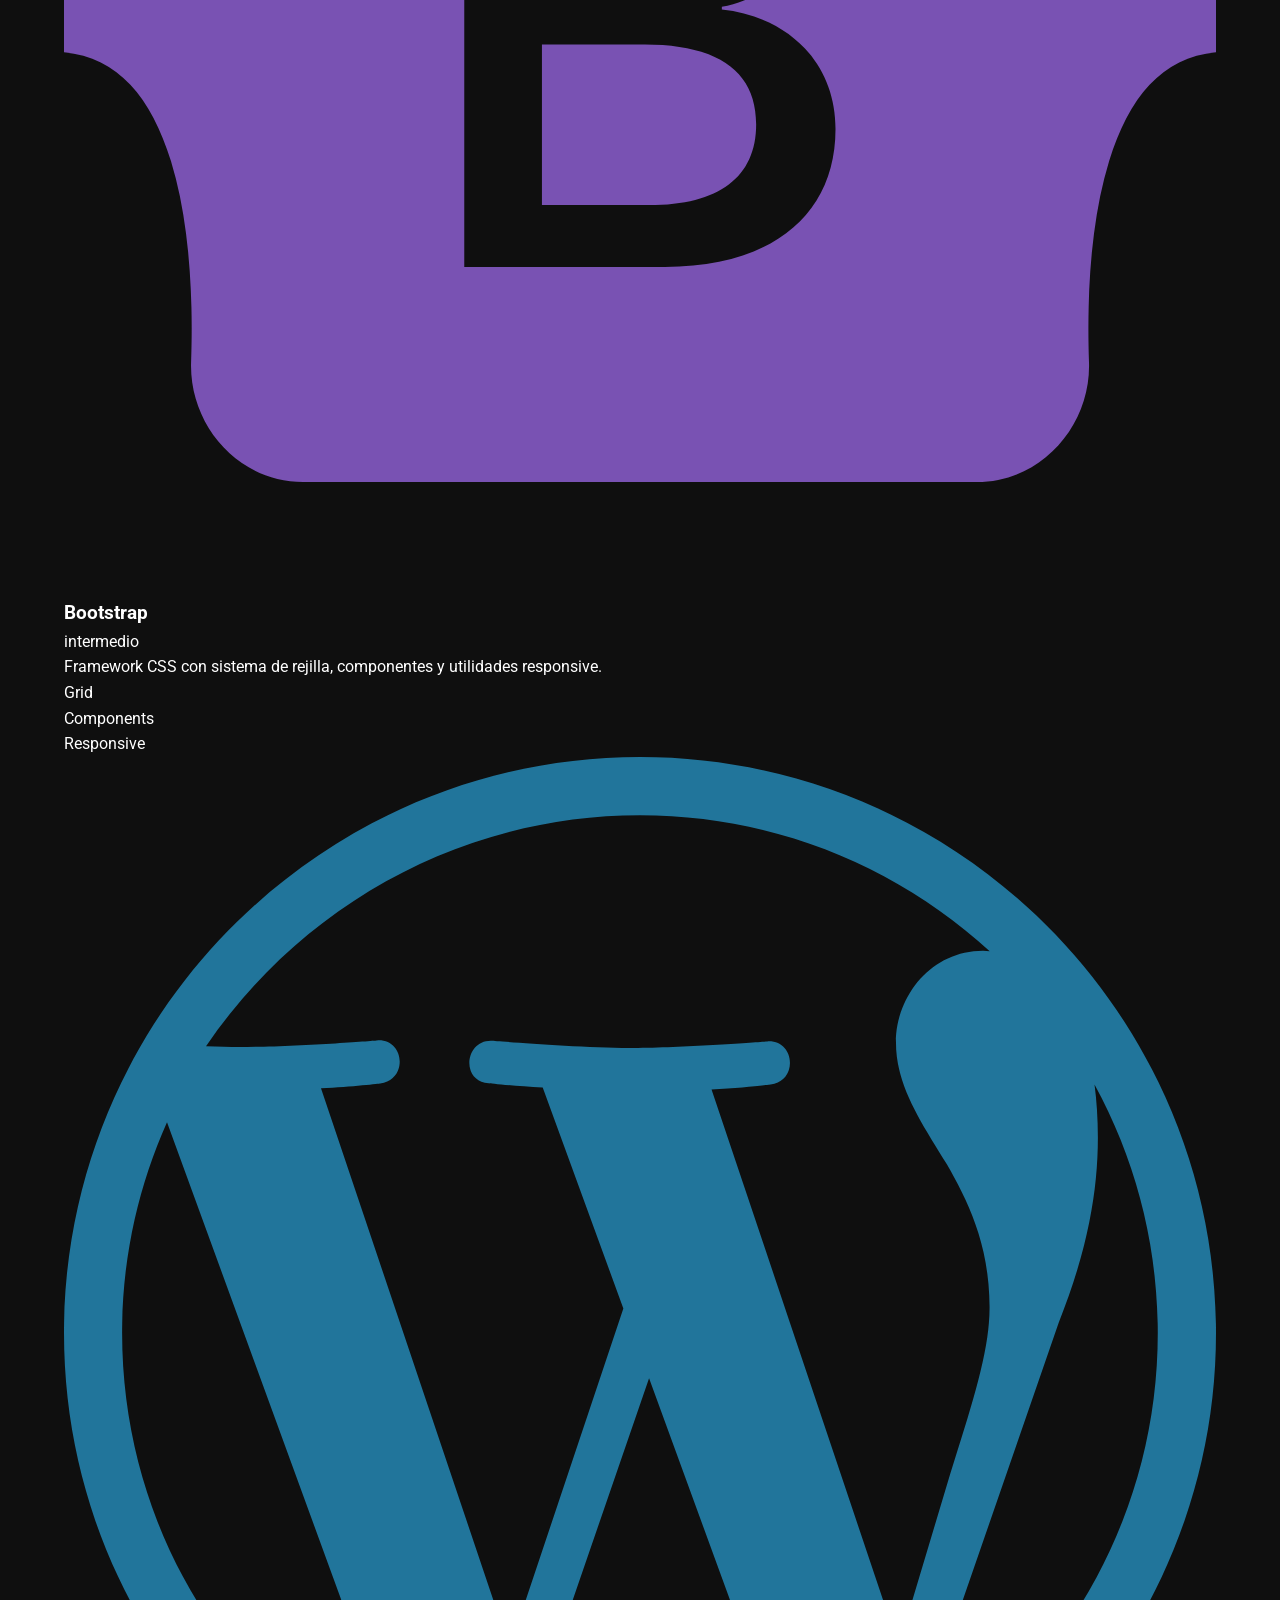
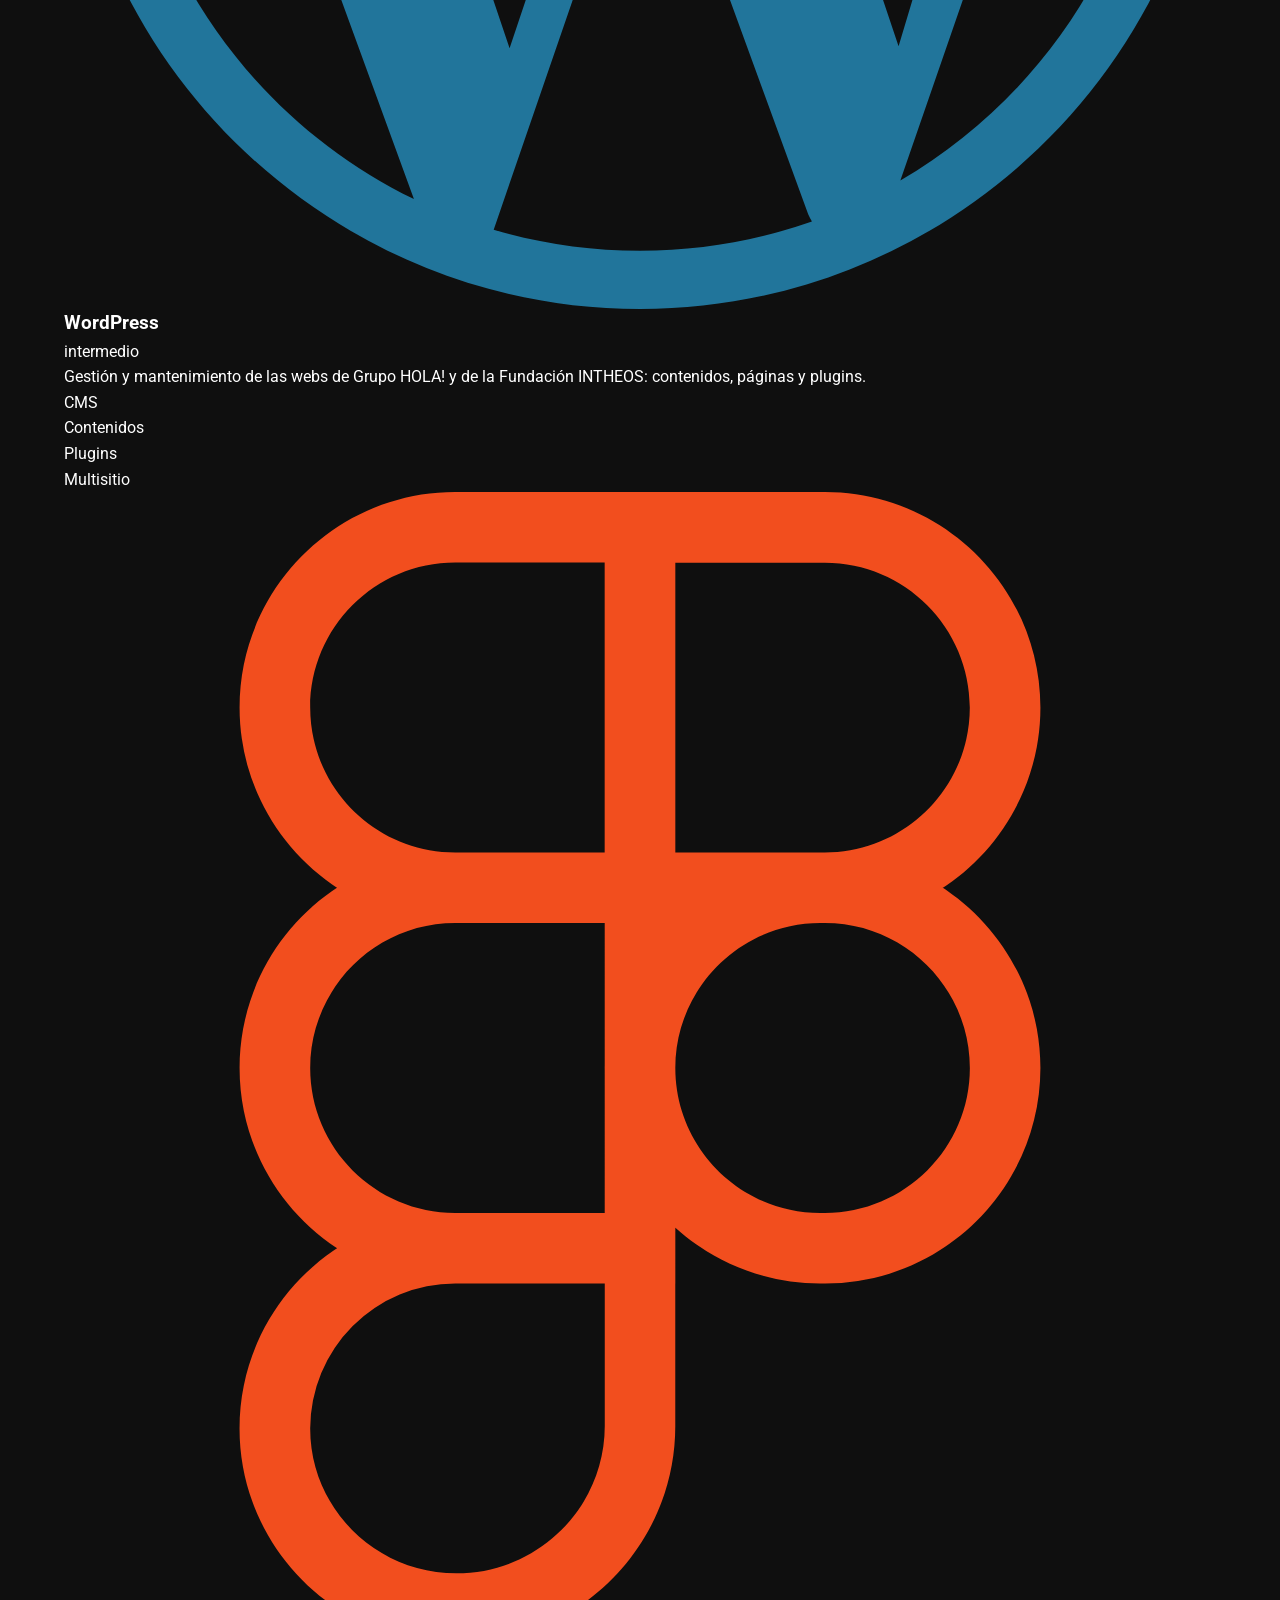
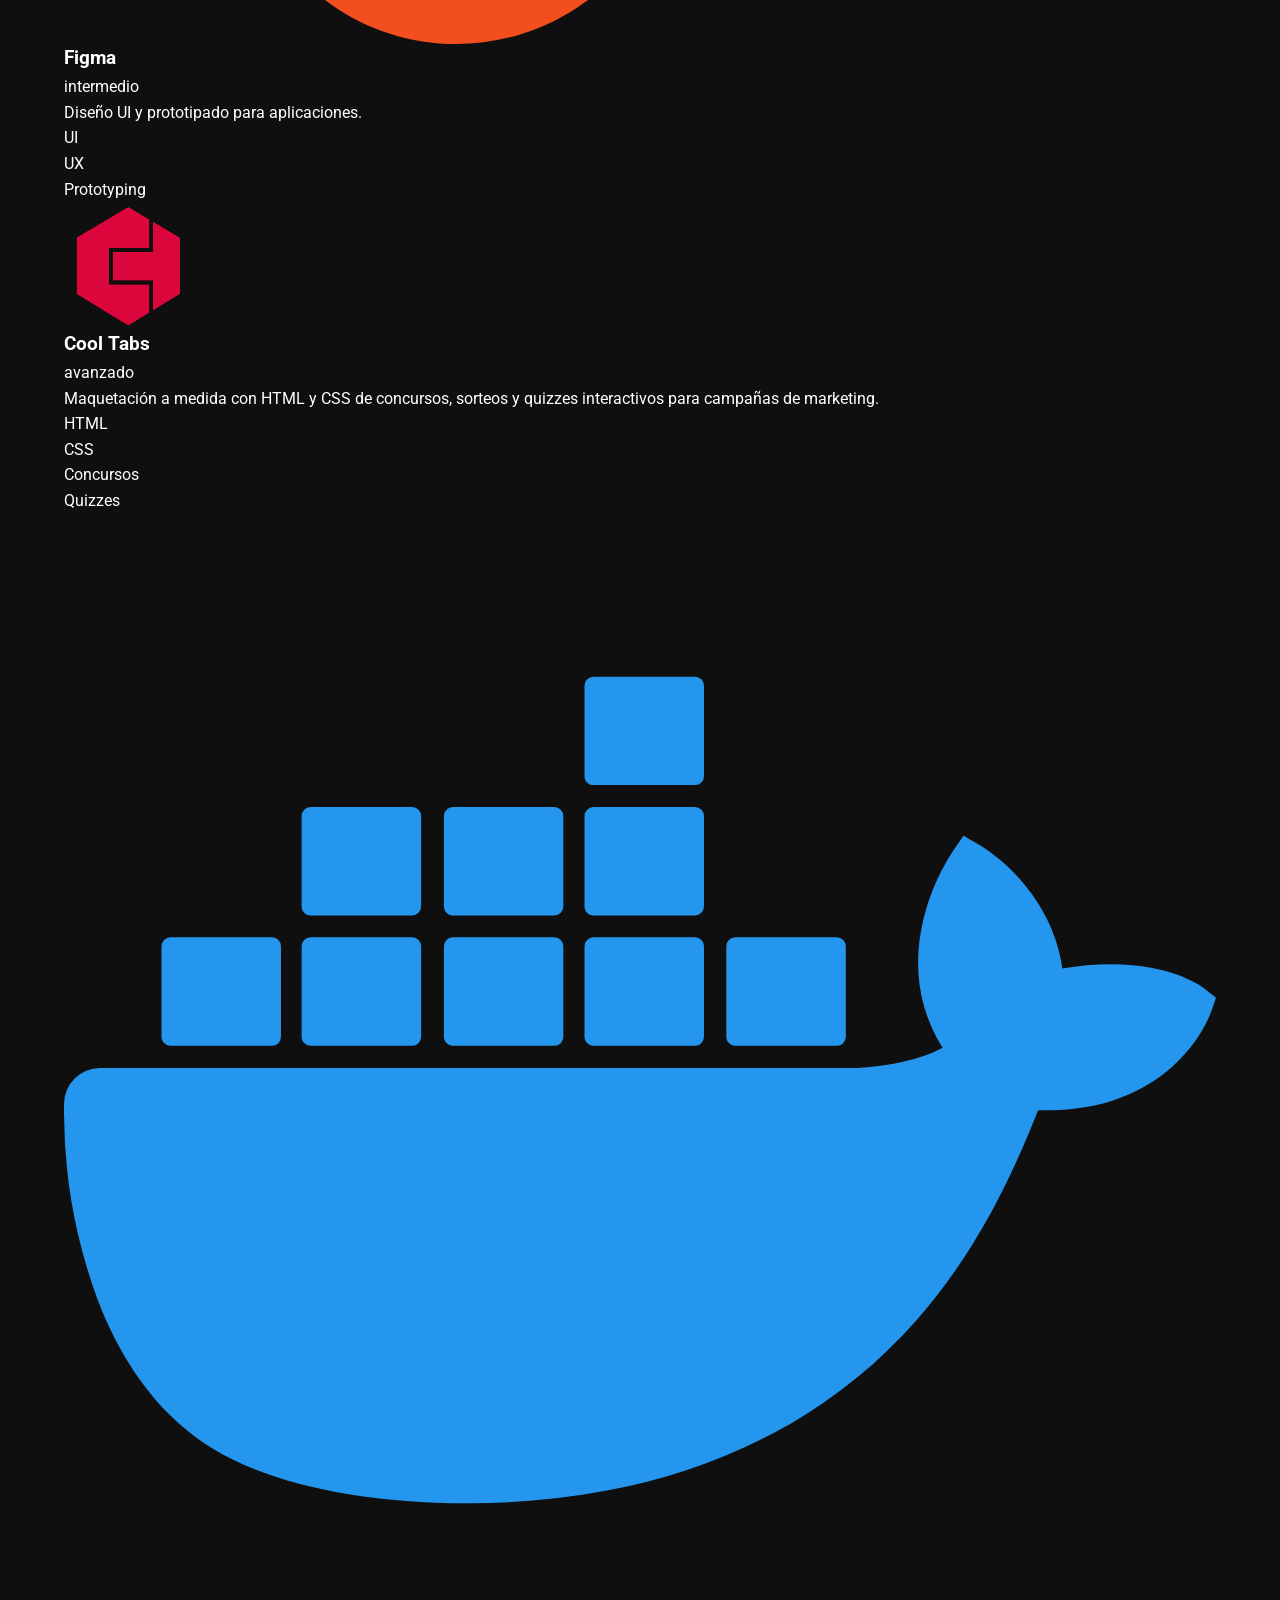
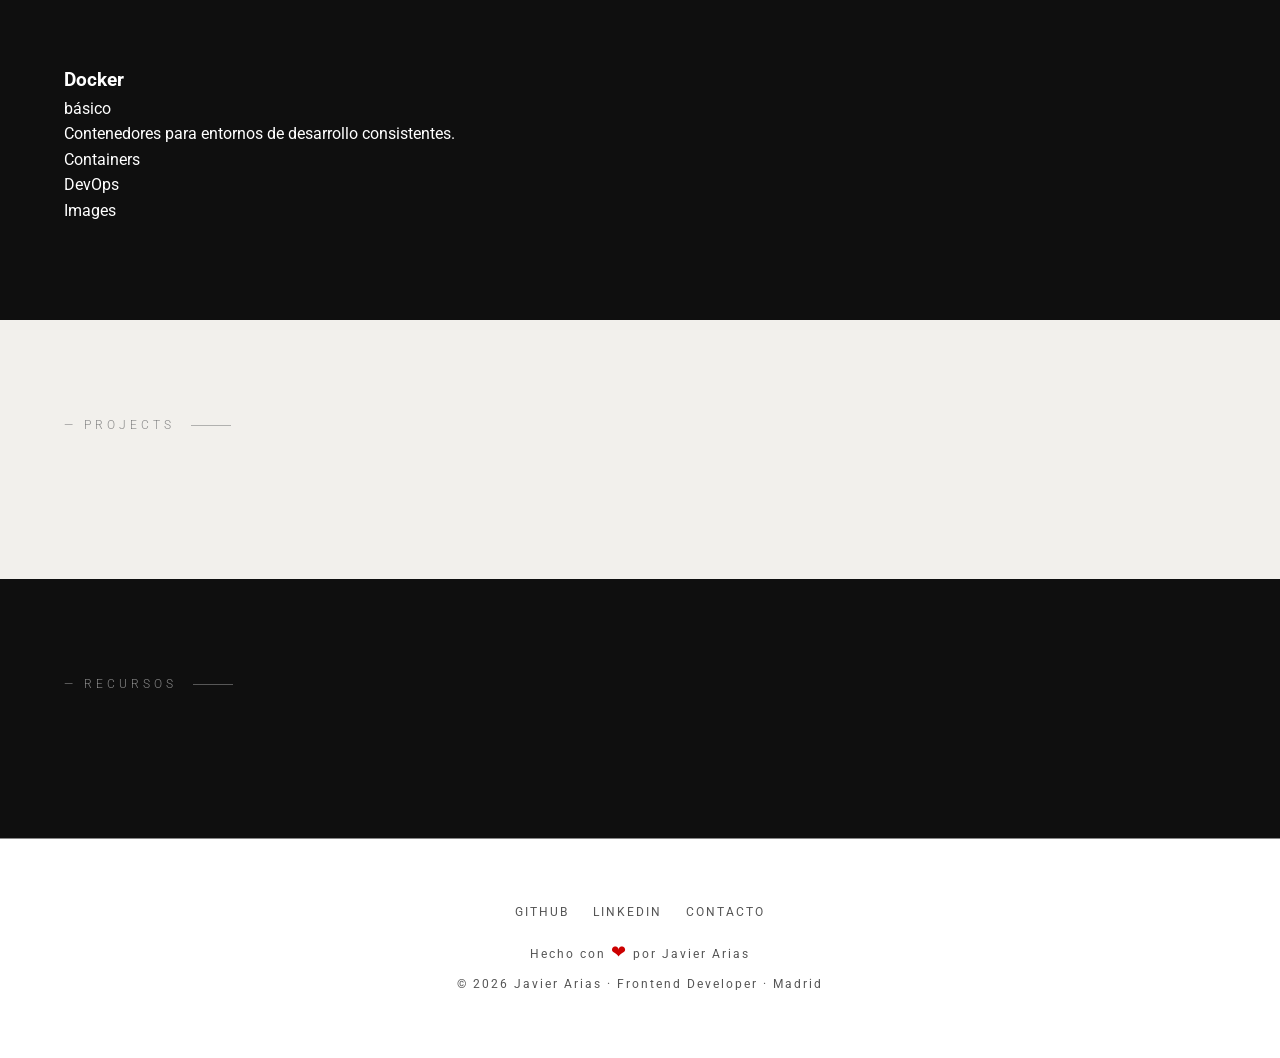
==== commit be7a4f6e: "Lógica hecha a falta del css" ====
--- a/index.html
+++ b/index.html
@@ -68,8 +68,12 @@
           </p>
         </div>
       </section>
+
       <section class="section section--dark" id="skills">
-        <p class="section__label">— Skills</p>
+        <div class="section__container">
+          <p class="section__label">— Skills</p>
+          <div class="skills__list" id="skills-list"></div>
+        </div>
       </section>
 
       <section class="section section--light" id="projects">
--- a/css/styles.css
+++ b/css/styles.css
@@ -37,6 +37,13 @@
   --space-2xl: 3rem; /* 48px */
   --space-3xl: 4rem; /* 64px */
   --space-4xl: 6rem; /* 96px */
+
+  /* Modo oscuro */
+  --dm-bg: #121212;
+  --dm-surface: #1c1c1c;
+  --dm-text: #ececec;
+  --dm-muted: #b5b5b5;
+  --dm-border: #444;
 }
 
 body {
@@ -656,6 +663,130 @@
   color: var(--color-secondary);
 }
 
+/* MODO OSCURO */
+
+.header__actions {
+  display: flex;
+  align-items: center;
+  gap: var(--space-lg);
+}
+
+.theme__toggle {
+  display: flex;
+  align-items: center;
+  justify-content: center;
+  padding: 0;
+  background: none;
+  border: 0;
+  color: var(--color-white);
+  cursor: pointer;
+  transition: color 0.2s;
+}
+
+.theme__toggle:hover {
+  color: var(--color-grey);
+}
+
+.theme__toggle:focus-visible {
+  outline: 2px solid var(--color-white);
+  outline-offset: 3px;
+}
+
+.theme__icon {
+  width: 22px;
+  height: 22px;
+}
+
+.theme__icon--sun {
+  display: none;
+}
+
+.dark-mode .theme__icon--sun {
+  display: block;
+}
+
+.dark-mode .theme__icon--moon {
+  display: none;
+}
+
+.dark-mode {
+  background-color: var(--dm-bg);
+  color: var(--dm-text);
+  color-scheme: dark;
+}
+
+.dark-mode .header__main {
+  border-bottom-color: var(--dm-border);
+}
+
+.dark-mode .section--light,
+.dark-mode .contact {
+  background-color: var(--dm-surface);
+  color: var(--dm-text);
+}
+
+.dark-mode .section__role--tag,
+.dark-mode .section__description,
+.dark-mode .section--light .about__heading,
+.dark-mode .contact__title,
+.dark-mode .contact__intro,
+.dark-mode .about__card {
+  color: var(--dm-text);
+}
+
+.dark-mode .section--light .about__date,
+.dark-mode .about__card-num,
+.dark-mode .contact__tag,
+.dark-mode .contact__label {
+  color: var(--dm-muted);
+}
+
+.dark-mode .about__card {
+  border-top-color: var(--dm-border);
+}
+
+.dark-mode .contact__input {
+  background-color: var(--dm-bg);
+  border-color: var(--color-grey);
+  color: var(--dm-text);
+}
+
+.dark-mode .contact__input::placeholder {
+  color: var(--dm-muted);
+}
+
+.dark-mode .contact__input:focus-visible,
+.dark-mode .contact__submit:focus-visible {
+  outline-color: var(--color-white);
+}
+
+.dark-mode .contact__submit {
+  background-color: var(--color-white);
+  border-color: var(--color-white);
+  color: var(--color-dark);
+}
+
+.dark-mode .contact__submit:hover,
+.dark-mode .contact__submit:focus-visible {
+  background-color: transparent;
+  color: var(--color-white);
+}
+
+.dark-mode .footer {
+  background-color: var(--color-dark);
+  border-top-color: var(--dm-border);
+  color: var(--dm-muted);
+}
+
+.dark-mode .footer__nav a {
+  color: var(--dm-muted);
+}
+
+.dark-mode .footer__nav a:hover,
+.dark-mode .footer__nav a:focus-visible {
+  color: var(--color-white);
+}
+
 @media (min-width: 768px) {
   .nav__hamburguer {
     display: none;
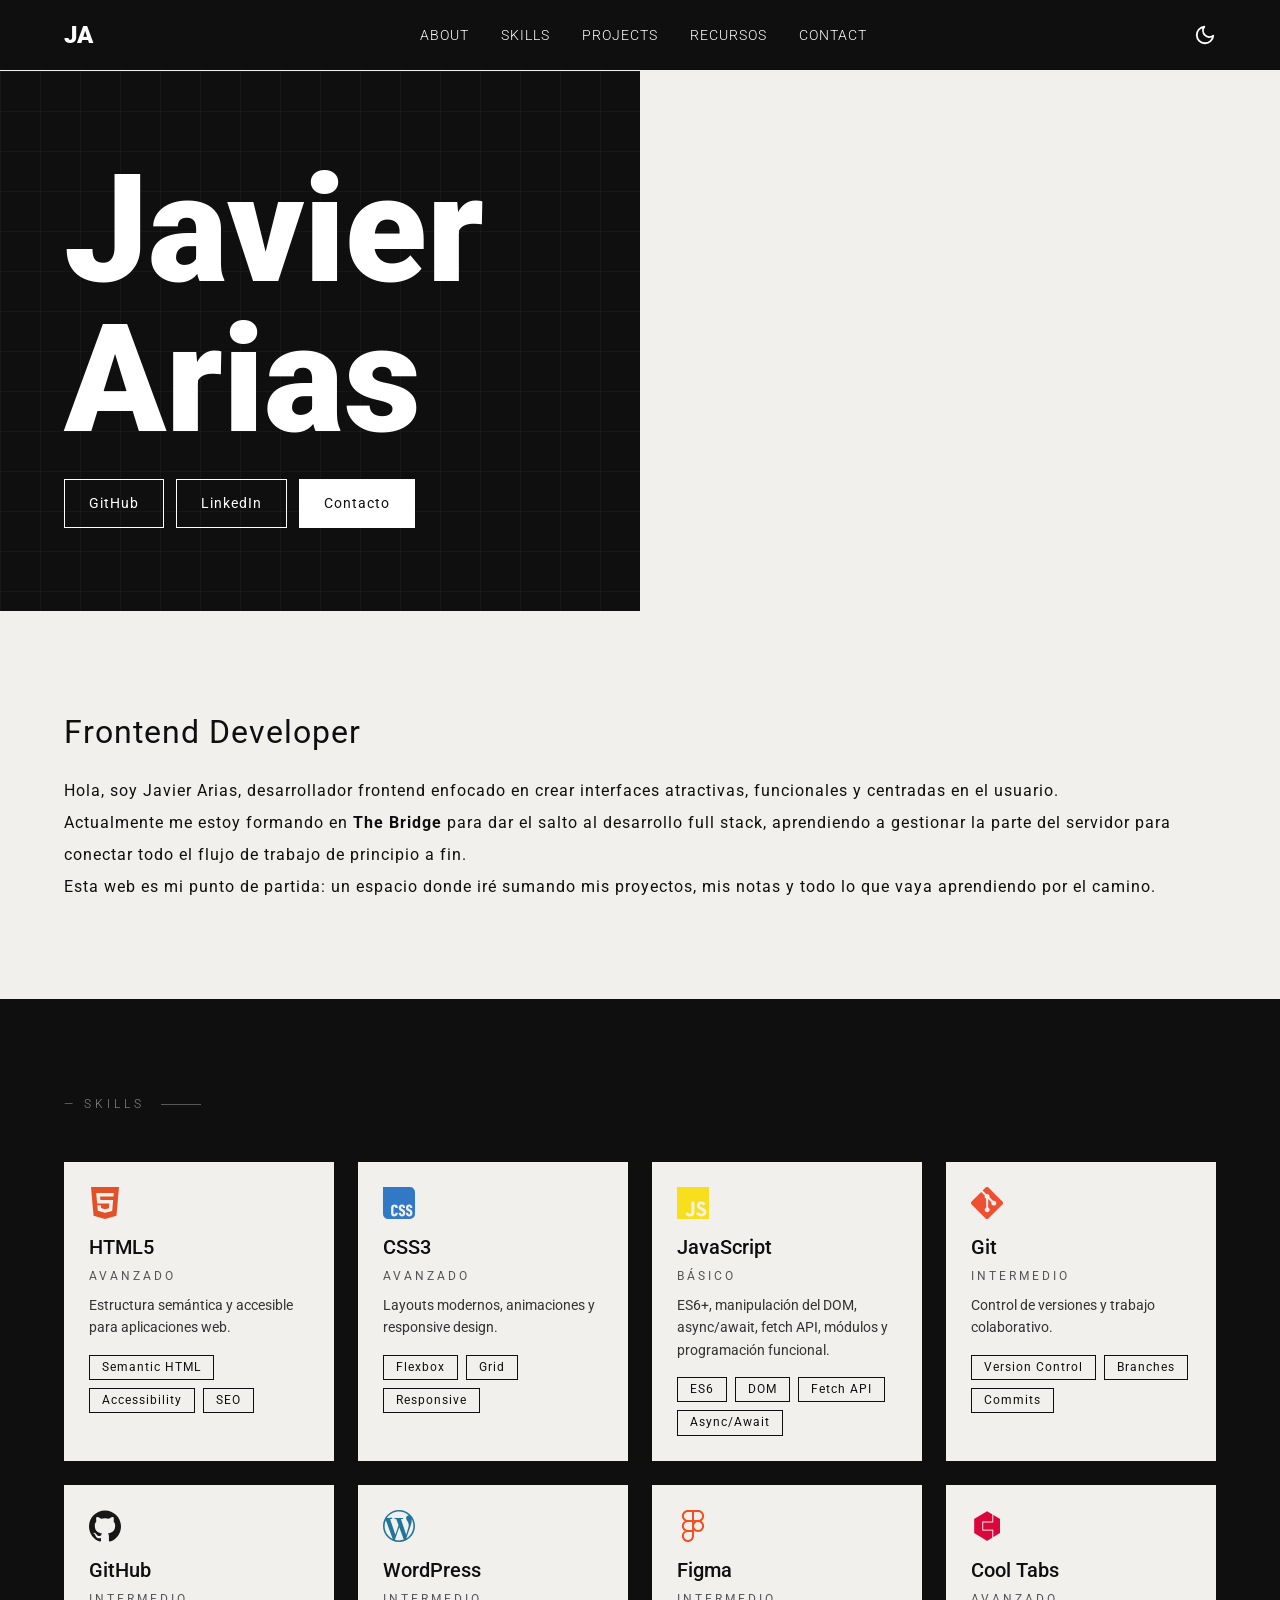
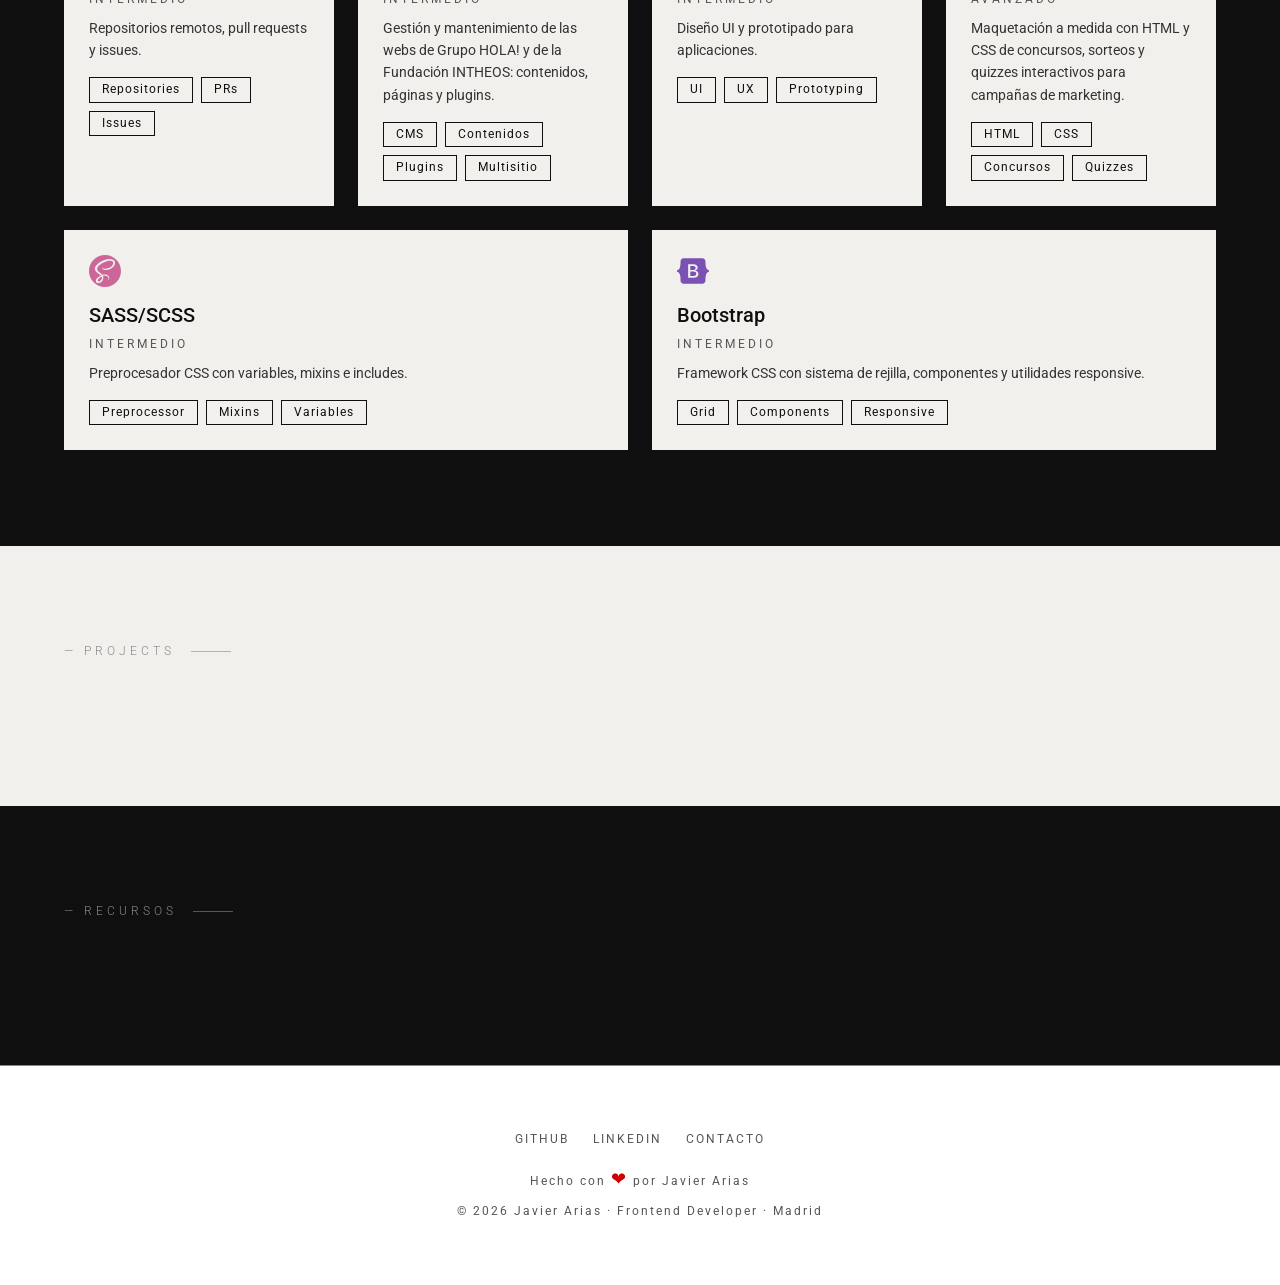
==== commit 9a5eb6d9: "Ajustes finales Feature-4 de skills" ====
--- a/index.html
+++ b/index.html
@@ -70,8 +70,8 @@
       </section>
 
       <section class="section section--dark" id="skills">
+        <p class="section__label">— Skills</p>
         <div class="section__container">
-          <p class="section__label">— Skills</p>
           <div class="skills__list" id="skills-list"></div>
         </div>
       </section>
--- a/css/styles.css
+++ b/css/styles.css
@@ -528,7 +528,7 @@
   flex-direction: column;
   align-items: center;
   gap: var(--space-2xl);
-  padding-top: var(--space-xl);
+  padding-top: var(--space-sm);
 }
 
 .about__text {
@@ -663,6 +663,76 @@
   color: var(--color-secondary);
 }
 
+/* SKILLS */
+
+.skills__list {
+  display: flex;
+  flex-wrap: wrap;
+  gap: var(--space-lg);
+}
+
+.skill__card {
+  display: flex;
+  flex-direction: column;
+  gap: var(--space-md);
+  flex: 1 1 calc(25% - var(--space-lg));
+  min-width: 220px;
+  padding: var(--space-lg);
+  border: 1px solid var(--color-light);
+  background-color: var(--color-light);
+  color: var(--color-text);
+}
+
+.skill__icon {
+  flex-shrink: 0;
+}
+
+.skill__icon img {
+  width: 32px;
+  height: 32px;
+  object-fit: contain;
+}
+
+.skill__info {
+  display: flex;
+  flex-direction: column;
+  gap: var(--space-xs);
+}
+
+.skill__name {
+  font-size: var(--font-size-lg);
+  font-weight: var(--font-weight-medium);
+  line-height: 1.2;
+  color: var(--color-dark);
+}
+
+.skill__level {
+  font-size: var(--font-size-2xs);
+  letter-spacing: 3px;
+  text-transform: uppercase;
+  color: var(--color-secondary);
+}
+
+.skill__description {
+  font-size: var(--font-size-xs);
+  color: var(--color-text);
+}
+
+.skill__tags {
+  display: flex;
+  flex-wrap: wrap;
+  gap: var(--space-xs);
+  margin-top: var(--space-xs);
+}
+
+.skill__tags li {
+  padding: var(--space-3xs) var(--space-sm);
+  border: 1px solid var(--color-dark);
+  font-size: var(--font-size-2xs);
+  letter-spacing: 1px;
+  color: var(--color-dark);
+}
+
 /* MODO OSCURO */
 
 .header__actions {
@@ -785,6 +855,31 @@
 .dark-mode .footer__nav a:hover,
 .dark-mode .footer__nav a:focus-visible {
   color: var(--color-white);
+}
+
+/* Tarjetas de skills */
+.dark-mode .skill__card {
+  border-color: var(--dm-border);
+  background-color: var(--dm-surface);
+}
+
+.dark-mode .skill__name {
+  color: var(--dm-text);
+}
+
+.dark-mode .skill__level,
+.dark-mode .skill__description {
+  color: var(--dm-muted);
+}
+
+.dark-mode .skill__tags li {
+  border-color: var(--color-grey);
+  color: var(--dm-text);
+}
+
+/* Iconos casi negros: en modo oscuro se pasan a blanco */
+.dark-mode .skill__icon img[src*='github'] {
+  filter: brightness(0) invert(1);
 }
 
 @media (min-width: 768px) {
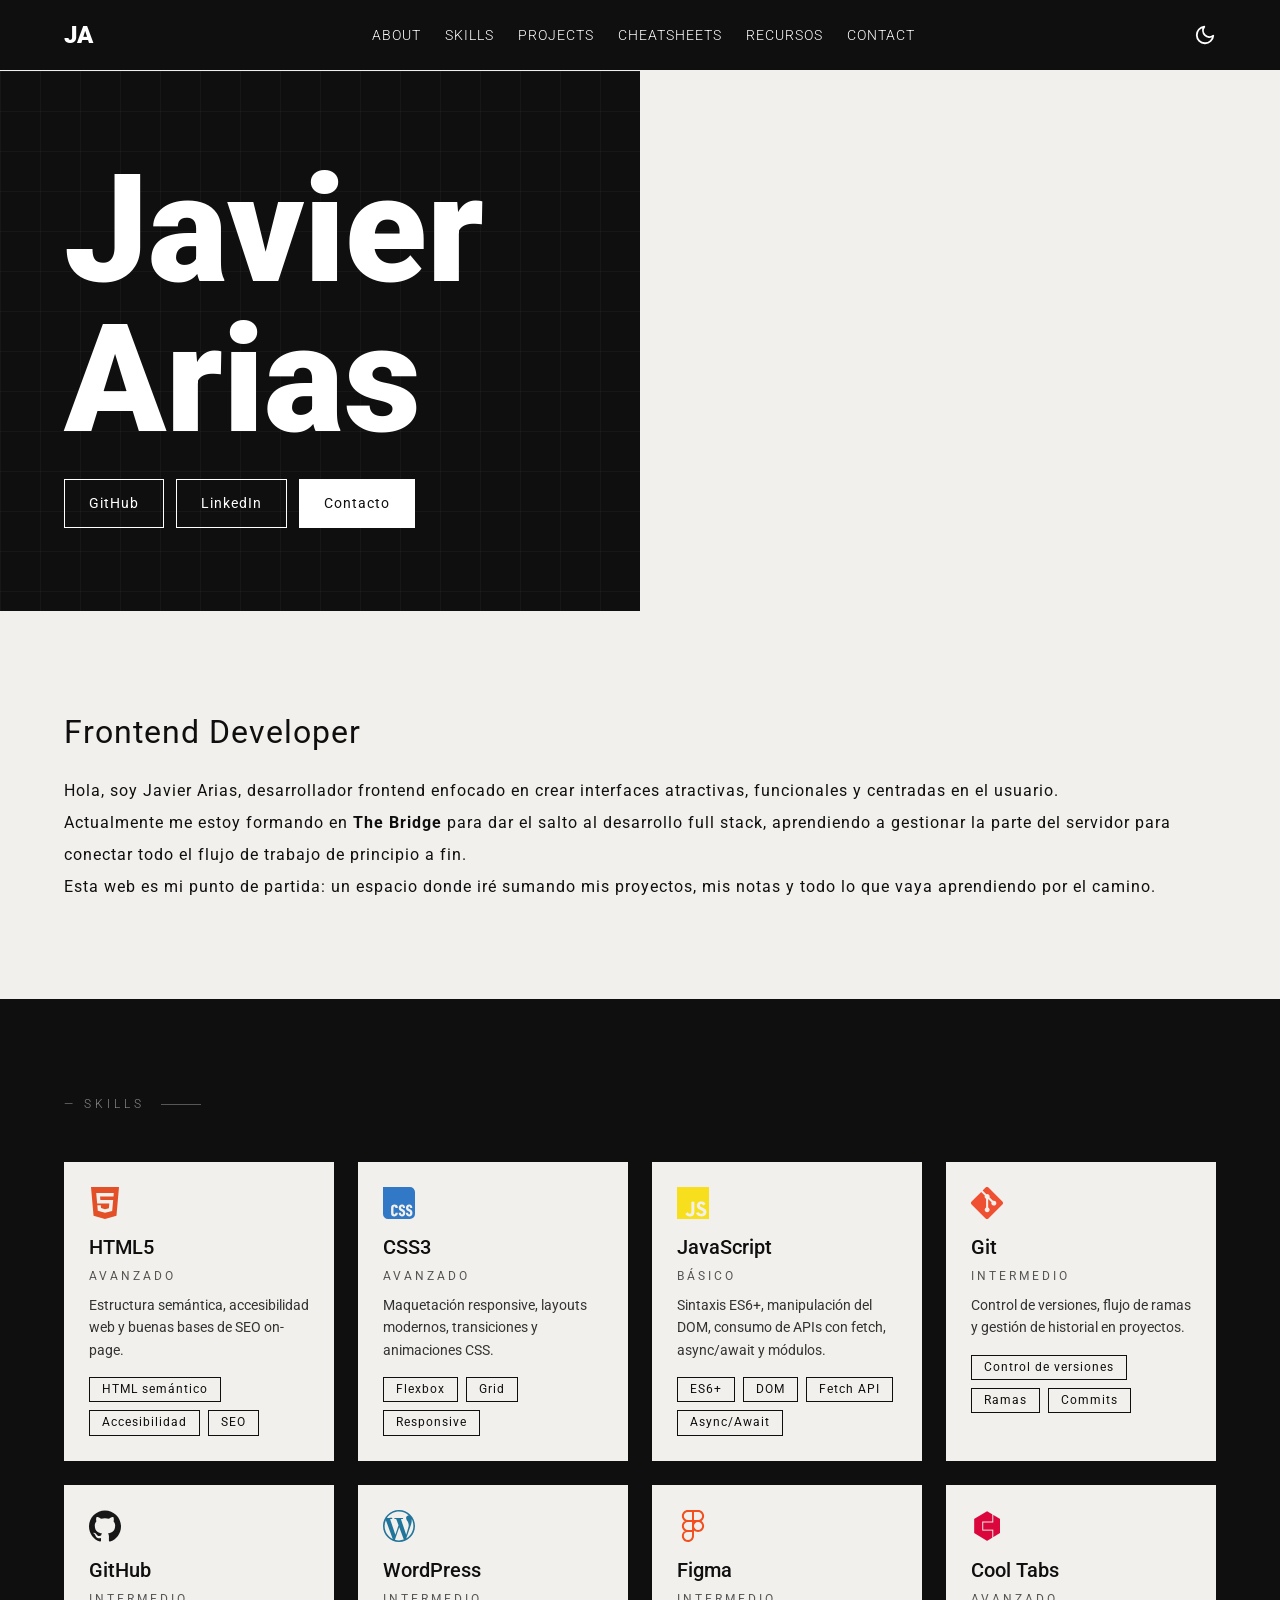
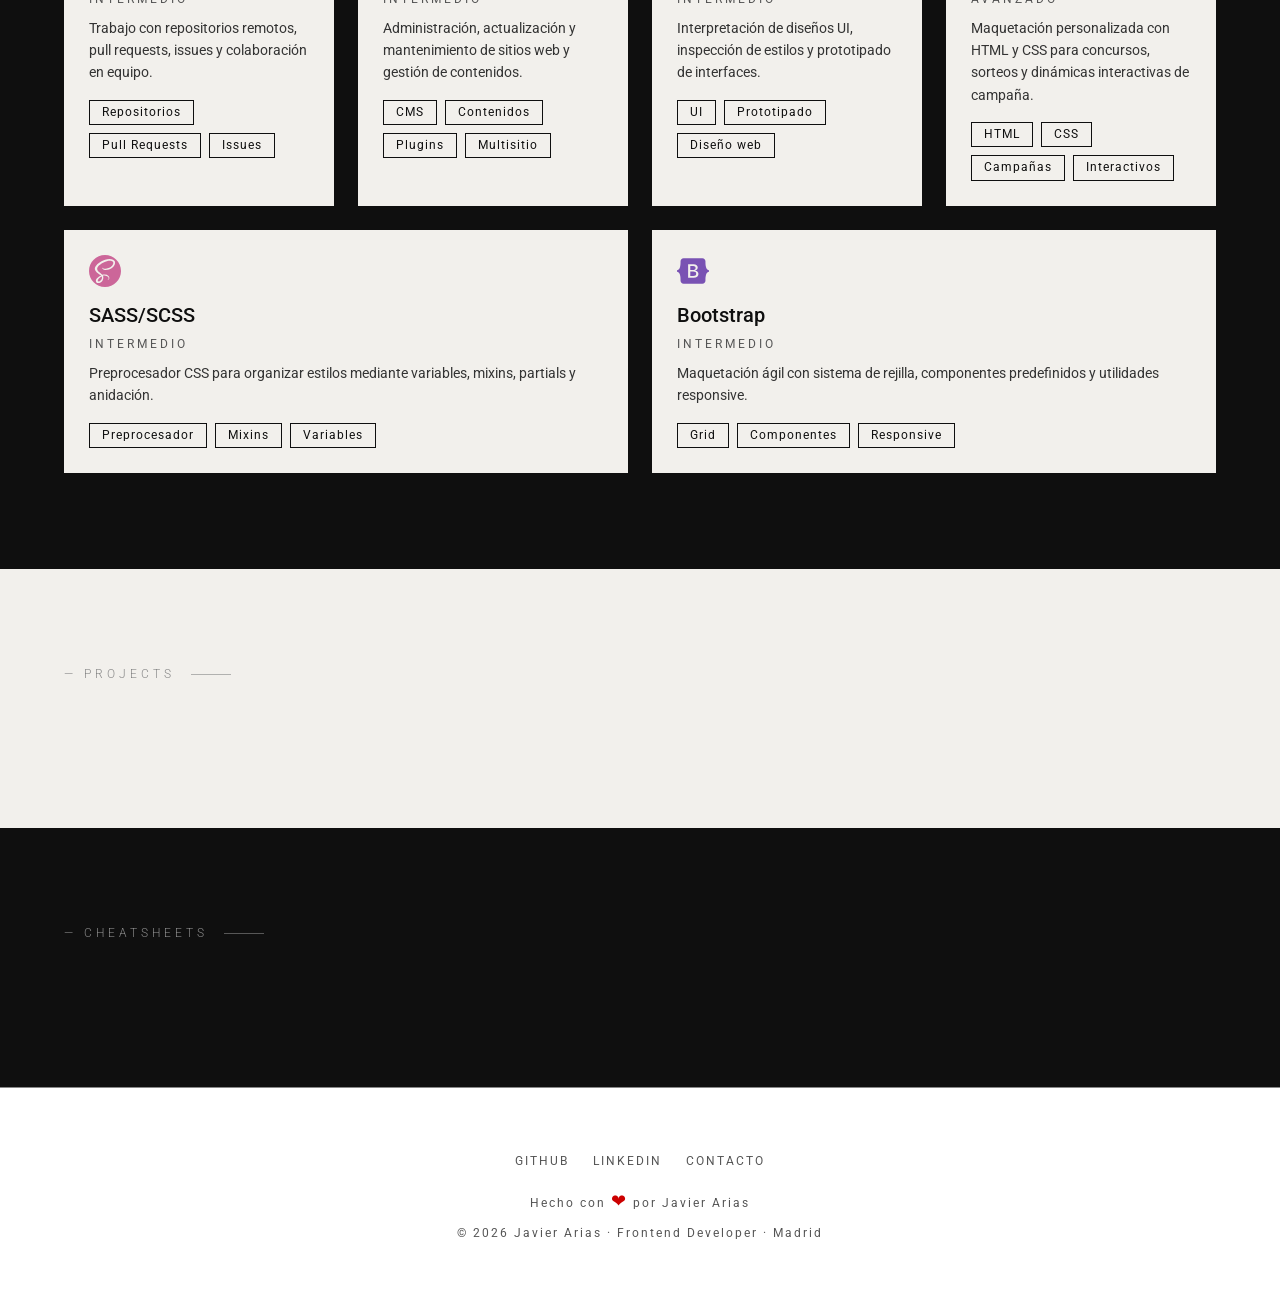
==== commit 1a0d5ce0: "Comienzo de la feature-5" ====
--- a/index.html
+++ b/index.html
@@ -80,8 +80,8 @@
         <p class="section__label">— Projects</p>
       </section>
 
-      <section class="section section--dark" id="recursos">
-        <p class="section__label">— Recursos</p>
+      <section class="section section--dark" id="cheatsheets">
+        <p class="section__label">— Cheatsheets</p>
       </section>
     </main>
 
--- a/css/styles.css
+++ b/css/styles.css
@@ -902,7 +902,7 @@
 
   .nav__links {
     flex-direction: row;
-    gap: var(--space-xl);
+    gap: var(--space-lg);
   }
 
   .nav__links--li a {
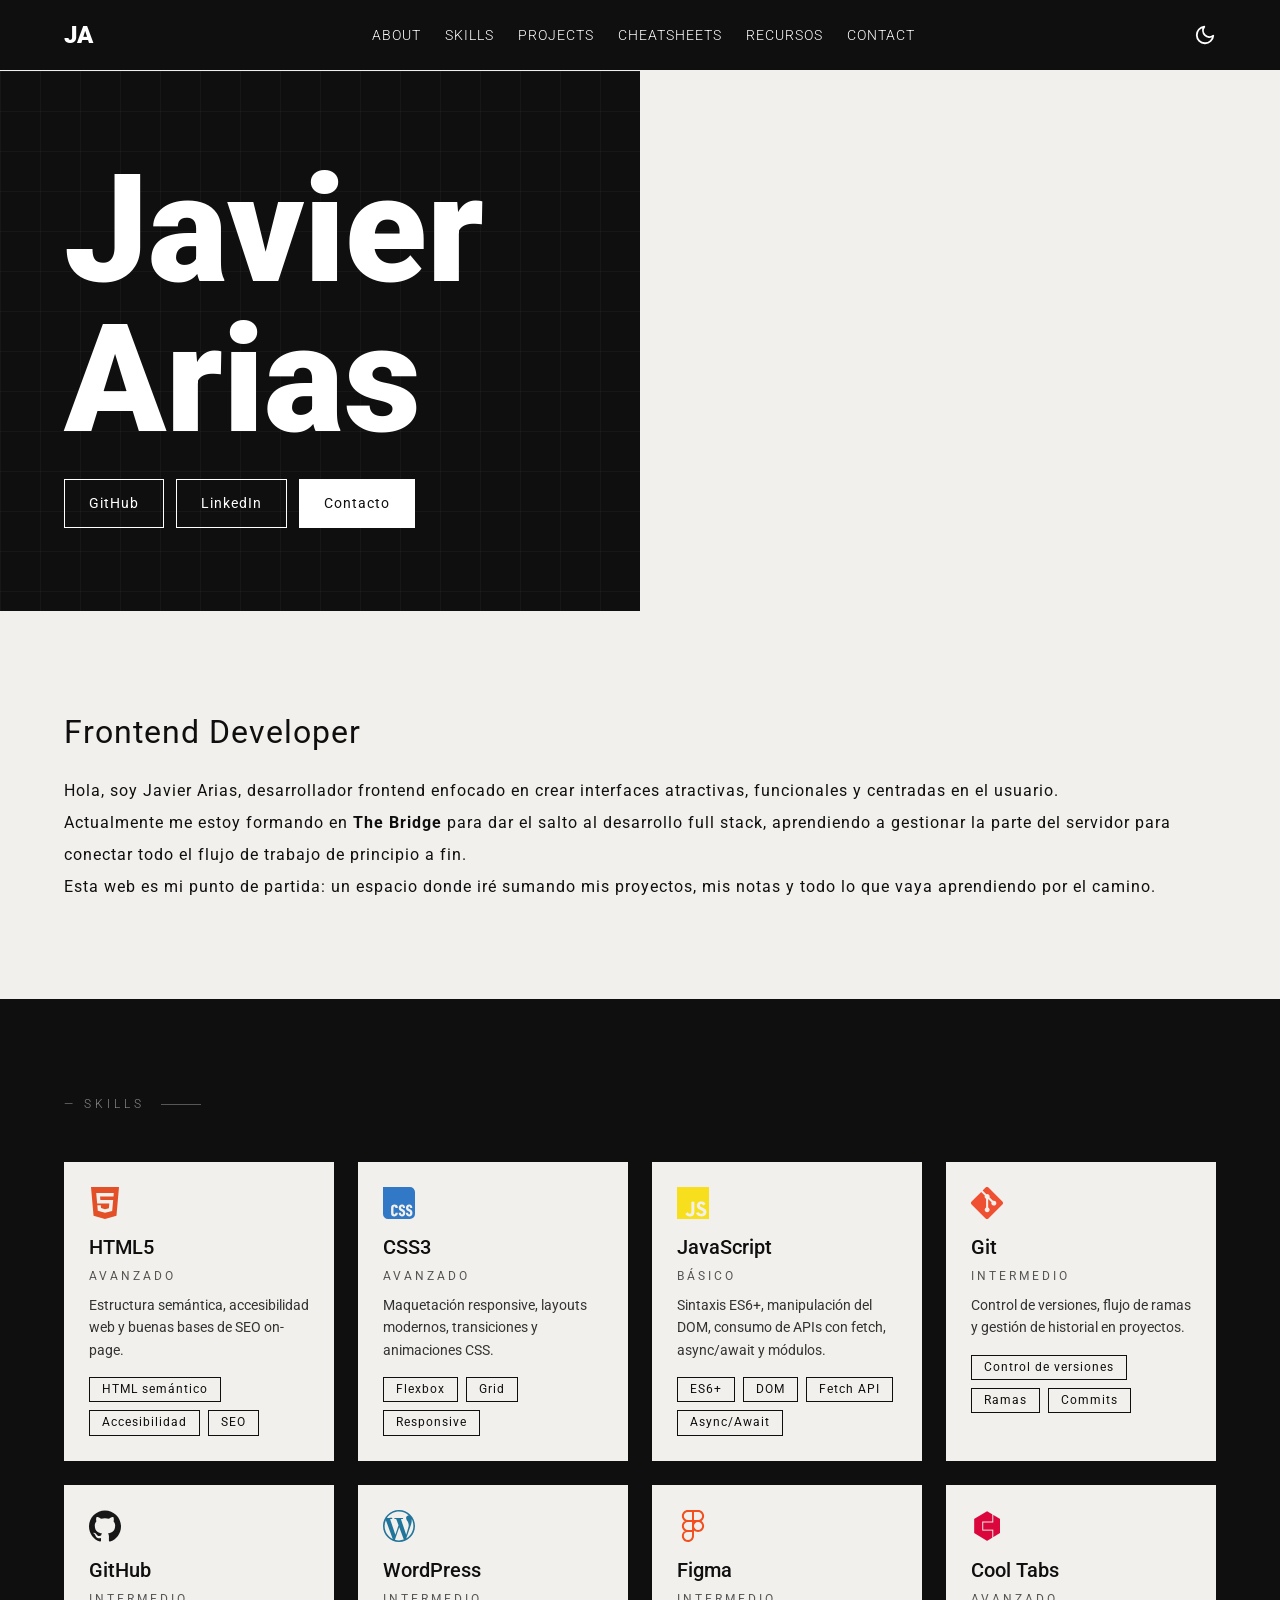
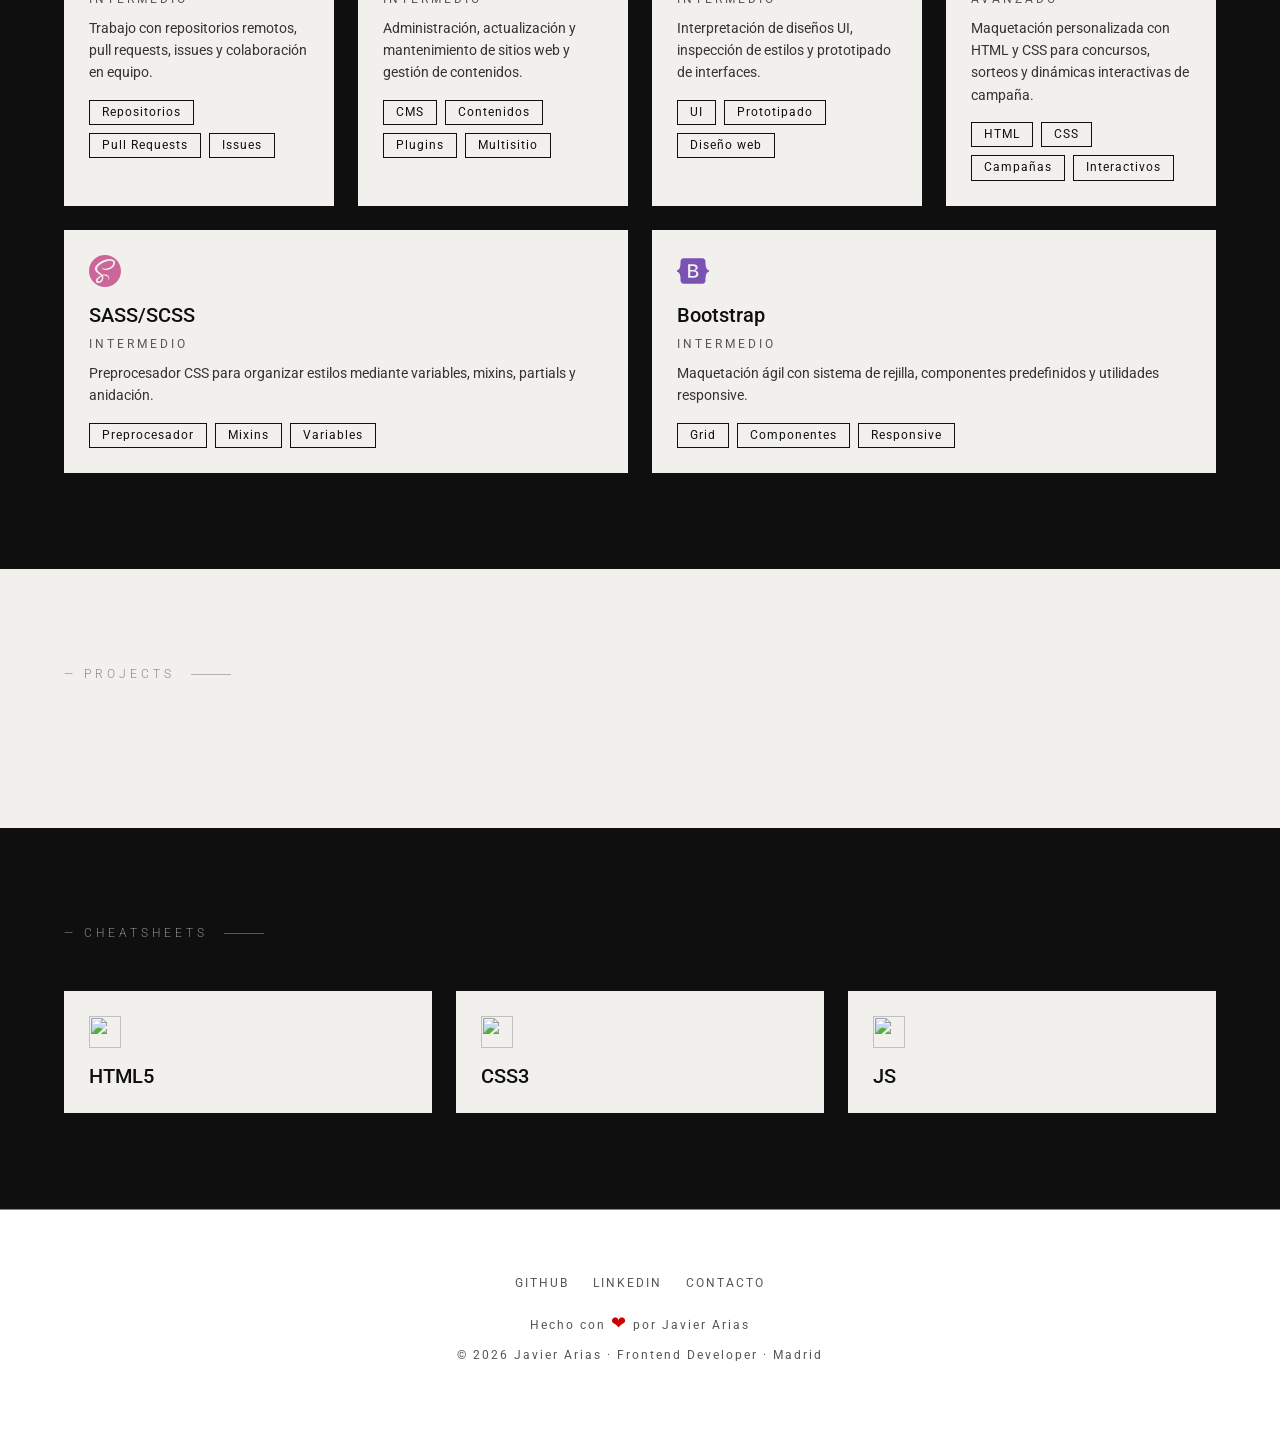
==== commit 93b05064: "Feature-5 Cheatsheets" ====
--- a/index.html
+++ b/index.html
@@ -82,6 +82,9 @@
 
       <section class="section section--dark" id="cheatsheets">
         <p class="section__label">— Cheatsheets</p>
+        <div class="section__container">
+          <div class="cheatsheets__list" id="cheatsheets-list"></div>
+        </div>
       </section>
     </main>
 
--- a/css/styles.css
+++ b/css/styles.css
@@ -733,6 +733,49 @@
   color: var(--color-dark);
 }
 
+/* CHEATSHEETS */
+
+.cheatsheets__list {
+  display: flex;
+  flex-wrap: wrap;
+  gap: var(--space-lg);
+}
+
+.cheatsheet__card {
+  display: flex;
+  flex-direction: column;
+  gap: var(--space-md);
+  flex: 1 1 calc(33.333% - var(--space-lg));
+  min-width: 220px;
+  padding: var(--space-lg);
+  border: 1px solid var(--color-light);
+  background-color: var(--color-light);
+  color: var(--color-text);
+  transition:
+    transform 0.2s ease,
+    box-shadow 0.2s ease;
+}
+
+.cheatsheet__card:hover,
+.cheatsheet__card:focus-visible {
+  transform: translateY(-4px);
+  box-shadow: 0 12px 30px
+    color-mix(in srgb, var(--color-black) 45%, transparent);
+}
+
+.cheatsheet__icon {
+  width: 32px;
+  height: 32px;
+  object-fit: contain;
+}
+
+.cheatsheet__name {
+  font-size: var(--font-size-lg);
+  font-weight: var(--font-weight-medium);
+  line-height: 1.2;
+  color: var(--color-dark);
+}
+
 /* MODO OSCURO */
 
 .header__actions {
@@ -877,7 +920,15 @@
   color: var(--dm-text);
 }
 
-/* Iconos casi negros: en modo oscuro se pasan a blanco */
+.dark-mode .cheatsheet__card {
+  border-color: var(--dm-border);
+  background-color: var(--dm-surface);
+}
+
+.dark-mode .cheatsheet__name {
+  color: var(--dm-text);
+}
+
 .dark-mode .skill__icon img[src*='github'] {
   filter: brightness(0) invert(1);
 }
